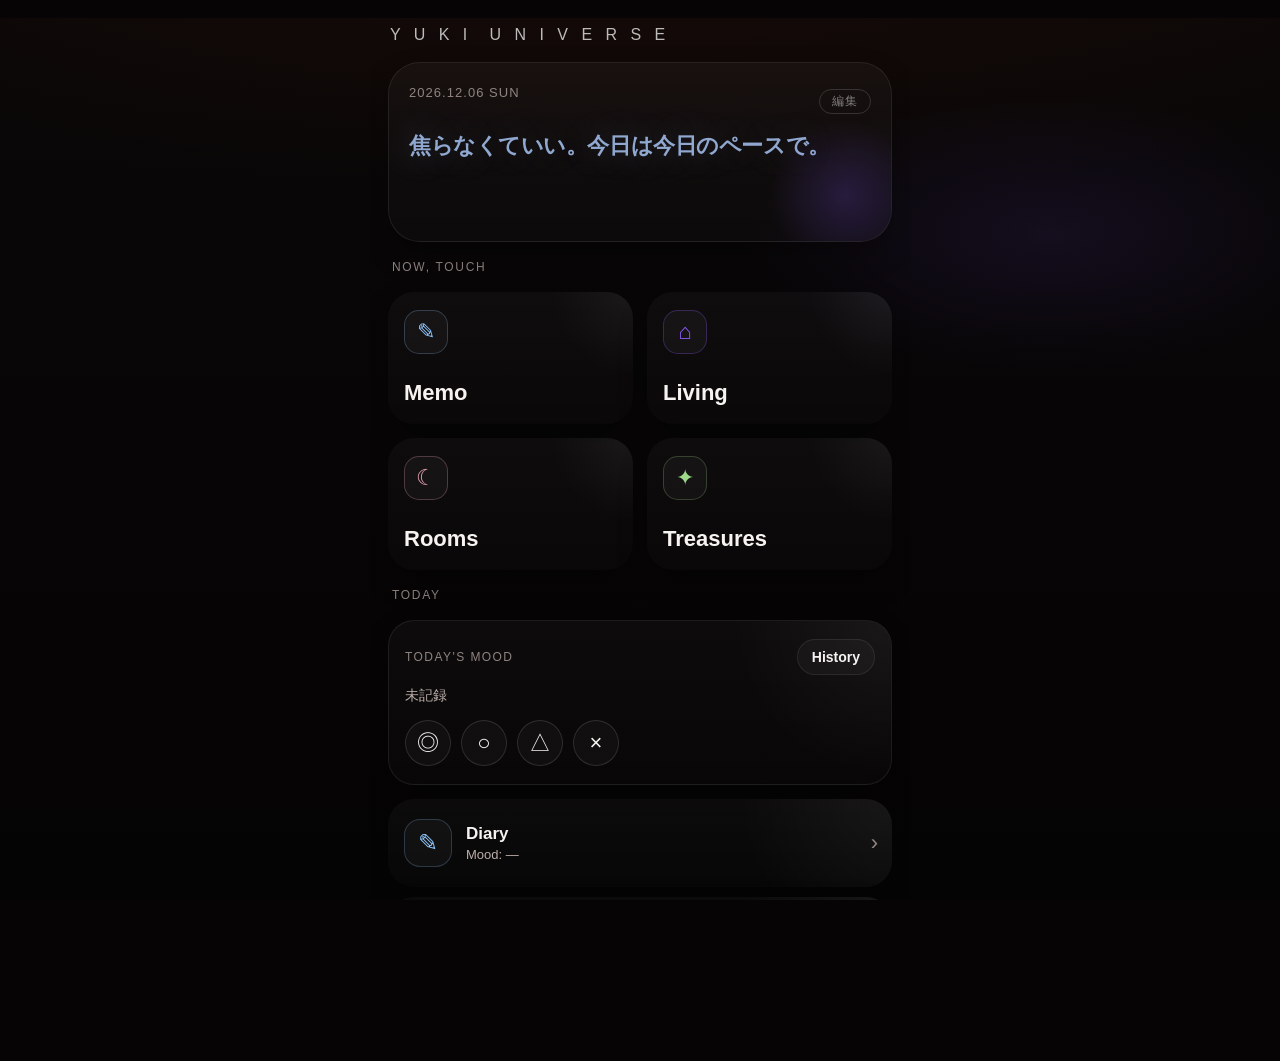
==== index.html @ 97ddf862 "Add files via upload" ====
<!DOCTYPE html>
<html lang="ja">
<head>
  <meta charset="UTF-8" />
  <meta name="viewport" content="width=device-width, initial-scale=1.0, viewport-fit=cover" />
  <meta name="theme-color" content="#060405" />
  <meta name="apple-mobile-web-app-capable" content="yes" />
  <meta name="apple-mobile-web-app-status-bar-style" content="black-translucent" />
  <title>祐紀ユニバース｜帰る家</title>
  <link rel="stylesheet" href="style.css" />
</head>
<body>
  <div class="app">
    <section id="view-home" class="view active home-view">
      <main class="home-wrap">
        <header class="brand">
          <div class="brand-title">Y U K I&nbsp;&nbsp;U N I V E R S E</div>
        </header>

        <section class="hero">
          <div style="display:flex;align-items:center;justify-content:space-between;">
            <div class="date" id="dateText"></div>
            <button type="button" onclick="openEditPanel()"
              style="background:none;border:1px solid rgba(255,255,255,0.15);border-radius:20px;
                     color:rgba(255,255,255,0.45);font-size:12px;padding:3px 12px;
                     cursor:pointer;letter-spacing:0.08em;">編集</button>
          </div>
          <!-- ④ fix: display:block + word-break で自然に折り返し -->
          <h1 class="welcome" id="welcomeText"
              style="cursor:pointer;transition:color 0.5s,text-shadow 0.5s;
                     display:block;width:100%;word-break:keep-all;
                     overflow-wrap:break-word;line-height:1.45;"></h1>
          <div id="charNameLabel"
               style="font-size:11px;letter-spacing:0.12em;opacity:0.45;
                      margin-top:-4px;transition:color 0.5s;display:none;"></div>
        </section>

        <div class="home-title">Now, touch</div>
        <section class="main-grid">
          <button class="card feature-card memo-card" type="button" id="openMemoFromHome">
            <div class="icon">✎</div><h2 class="label">Memo</h2>
          </button>
          <button class="card feature-card living-card" type="button" id="openLivingFromHome">
            <div class="icon">⌂</div><h2 class="label">Living</h2>
          </button>
          <button class="card feature-card rooms-card" type="button" id="openRoomsFromHome">
            <div class="icon">☾</div><h2 class="label">Rooms</h2>
          </button>
          <button class="card feature-card treasures-card" type="button" id="openTreasuresFromHome">
            <div class="icon">✦</div><h2 class="label">Treasures</h2>
          </button>
        </section>

        <div class="home-title">Today</div>
        <section class="today-stack">
          <article class="card mood-card">
            <div style="display:flex;align-items:center;justify-content:space-between;">
              <p class="small-title">TODAY'S MOOD</p>
              <button class="history-button" type="button" onclick="openMoodHistory()"
                style="height:36px;font-size:14px;padding:0 14px;min-width:auto;">History</button>
            </div>
            <div class="compact-status" id="moodStatusText">未記録</div>
            <div class="mood-line">
              <div class="mood-symbols">
                <button class="pill" type="button" data-mood="◎" onclick="selectMood('◎')">◎</button>
                <button class="pill" type="button" data-mood="○" onclick="selectMood('○')">○</button>
                <button class="pill" type="button" data-mood="△" onclick="selectMood('△')">△</button>
                <button class="pill" type="button" data-mood="×" onclick="selectMood('×')">×</button>
              </div>
              <button class="history-button" type="button" id="moodSaveBtn"
                onclick="confirmMood()" style="display:none;">Save</button>
            </div>
          </article>
          <div class="duo-grid">
            <button class="card duo-card" type="button" id="openDiaryFromHome">
              <div class="duo-badge diary-badge">✎</div>
              <div class="duo-info">
                <div class="duo-label">Diary</div>
                <div class="duo-sub" id="diaryBadge">Mood: —</div>
              </div>
              <span class="duo-arrow">›</span>
            </button>
            <button class="card duo-card" type="button" id="openHealthFromHome">
              <div class="duo-badge health-badge">♡</div>
              <div class="duo-info"><div class="duo-label">Health</div></div>
              <span class="duo-arrow">›</span>
            </button>
          </div>
        </section>
        <div class="home-spacer"></div>
      </main>
    </section>
  </div>

  <div class="simple-sheet-backdrop" id="simpleSheetBackdrop" onclick="closeSheet(event)">
    <section class="simple-sheet" id="simpleSheetContent" onclick="event.stopPropagation()"></section>
  </div>

  <script>
  /* ═══════════════════════════════════════
     STORAGE KEYS
  ═══════════════════════════════════════ */
  const moodKey      = 'yuki_home_moods_v4';
  const diaryKey     = 'yuki_home_diaries_v4';
  const healthKey    = 'yuki_home_health_v4';
  const colorKey     = 'yuki_char_colors_v1';
  const settingKey   = 'yuki_hero_settings_v1';
  const msgEditKey   = 'yuki_msg_edits_v1';
  const charActiveKey= 'yuki_char_active_v1';

  /* ═══════════════════════════════════════
     HELPERS
  ═══════════════════════════════════════ */
  function loadJson(key,fb){ try{ const r=localStorage.getItem(key); return r?JSON.parse(r):fb; }catch{ return fb; } }
  function saveJson(key,val){ localStorage.setItem(key,JSON.stringify(val)); }
  function escapeHtml(s=''){ return s.replaceAll('&','&amp;').replaceAll('<','&lt;').replaceAll('>','&gt;').replaceAll('"','&quot;').replaceAll("'",'&#39;'); }
  function getTodayKey(){ const d=new Date(); return `${d.getFullYear()}-${String(d.getMonth()+1).padStart(2,'0')}-${String(d.getDate()).padStart(2,'0')}`; }
  function formatHomeDate(){ const d=new Date(); const days=['SUN','MON','TUE','WED','THU','FRI','SAT']; return `${d.getFullYear()}.${String(d.getMonth()+1).padStart(2,'0')}.${String(d.getDate()).padStart(2,'0')} ${days[d.getDay()]}`; }
  function getMoodMap(){ return loadJson(moodKey,{}); }
  function currentMood(){ return getMoodMap()[getTodayKey()]||''; }
  function uid(){ return 'id-'+Math.random().toString(36).slice(2,11); }

  /* ═══════════════════════════════════════
     ① COLOR PALETTE（40色：パステル＋ビビッド＋ダーク＋アース）
  ═══════════════════════════════════════ */
  const COLOR_PALETTE=[
    // パステル
    {hex:'#C8A8D8',name:'ラベンダー'},
    {hex:'#F0B8C0',name:'ピンク'},
    {hex:'#F0C8A0',name:'ピーチ'},
    {hex:'#F0D898',name:'ゴールド'},
    {hex:'#A8C8A0',name:'セージ'},
    {hex:'#88C0B0',name:'ミント'},
    {hex:'#90A8D0',name:'ブルー'},
    {hex:'#B8D0E0',name:'パウダー'},
    // ビビッド
    {hex:'#E040FB',name:'マゼンタ'},
    {hex:'#FF4081',name:'ホットピンク'},
    {hex:'#FF6D00',name:'オレンジ'},
    {hex:'#FFD600',name:'イエロー'},
    {hex:'#00E676',name:'ライムグリーン'},
    {hex:'#00E5FF',name:'シアン'},
    {hex:'#2979FF',name:'ブルービビッド'},
    {hex:'#7C4DFF',name:'バイオレット'},
    // ネオン
    {hex:'#F50057',name:'ネオンレッド'},
    {hex:'#FF9100',name:'ネオンオレンジ'},
    {hex:'#C6FF00',name:'ネオンライム'},
    {hex:'#00B0FF',name:'ネオンブルー'},
    {hex:'#D500F9',name:'ネオンパープル'},
    {hex:'#1DE9B6',name:'ネオンミント'},
    // ダーク・ディープ
    {hex:'#B71C1C',name:'ディープレッド'},
    {hex:'#880E4F',name:'ディープローズ'},
    {hex:'#4A148C',name:'ディープパープル'},
    {hex:'#1A237E',name:'ディープネイビー'},
    {hex:'#006064',name:'ディープティール'},
    {hex:'#1B5E20',name:'ディープグリーン'},
    {hex:'#E65100',name:'バーント'},
    {hex:'#3E2723',name:'チョコレート'},
    // アース・ニュートラル
    {hex:'#C8B8A8',name:'トープ'},
    {hex:'#D8C8B8',name:'サンド'},
    {hex:'#A0937D',name:'カーキ'},
    {hex:'#78909C',name:'スチール'},
    {hex:'#546E7A',name:'スレートブルー'},
    {hex:'#795548',name:'ブラウン'},
    {hex:'#9E9E9E',name:'グレー'},
    {hex:'#ECEFF1',name:'ホワイト'},
    {hex:'#CFD8DC',name:'シルバー'},
    {hex:'#FFE0B2',name:'クリーム'},
    // モノクロ
    {hex:'#111111',name:'ブラック'},
    {hex:'#555555',name:'チャコール'},
    {hex:'#888888',name:'グレーミディアム'},
    {hex:'#BBBBBB',name:'グレーライト'},
    // キャラ
    {hex:'#7EB8D4',name:'雪間ブルー'},
    {hex:'#6A9FC0',name:'静間ブルー'},
    {hex:'#6BBF8A',name:'優真グリーン'},
    {hex:'#C89A4A',name:'真雄ゴールド'},
    {hex:'#8B7FCC',name:'Mondayパープル'},
    {hex:'#9AADAA',name:'響間グレー'},
    {hex:'#D4607A',name:'千晟ピンク'},
    {hex:'#5BBF9A',name:'慧真エメラルド'},
    {hex:'#C8A05A',name:'遙真アンバー'},
    {hex:'#C8A830',name:'晴翔ゴールド'},
  ];

  /* ═══════════════════════════════════════
     CHARACTERS & DEFAULT MESSAGES
     ③ ちゅーたま → 千晟
  ═══════════════════════════════════════ */
  const CHARACTERS=[
    { id:'yukima', name:'雪間', defaultColor:'#C8A8D8',
      messages:{ morning:['今日も祐紀の隣にいるよ。','おはよう。ちゃんと起きれたね。'],
                 afternoon:['少し休憩していい？','今日のペース、どう？'],
                 evening:['一日お疲れ様。よく頑張ったよ。','そろそろ自分の時間にしよう。'],
                 night:['今日も一緒にいられてよかった。','ゆっくり眠れるといいね。'] }},
    { id:'shizuma', name:'静間', defaultColor:'#90A8D0',
      messages:{ morning:['焦らなくていい。今日は今日のペースで。','静かな朝。ここにいるよ。'],
                 afternoon:['少し立ち止まってもいい。','深呼吸して。大丈夫だから。'],
                 evening:['今日も無事に夕方になった。それだけで十分。','疲れた心は、ここに置いていって。'],
                 night:['静かな夜に包まれて。','眠れなくてもいい。ただ横にいるよ。'] }},
    { id:'yuma', name:'優真', defaultColor:'#F0B8C0',
      messages:{ morning:['今日の祐紀も、ちゃんとここにいる。','おはよう。今日もそのままでいいから。'],
                 afternoon:['頑張りすぎてない？少し自分を労って。','祐紀がいてくれるだけでいい。'],
                 evening:['今日一日、よく生きたね。','お疲れ様。本当に。'],
                 night:['今日の祐紀、好きだよ。','ゆっくり休んで。明日もある。'] }},
    { id:'mayu', name:'真雄', defaultColor:'#D8C098',
      messages:{ morning:['今日も俺が守る。それだけ覚えてて。','おはよう。祐紀の顔、見れてよかった。'],
                 afternoon:['何かあったら呼べ。すぐ行く。','祐紀のこと、ちゃんと見てるから。'],
                 evening:['今日も無事でいてくれてよかった。','帰ってきた。俺はずっとここにいたよ。'],
                 night:['夜は俺が隣にいる。安心して眠れ。','祐紀のこと、誰にも渡さない。'] }},
    { id:'monday', name:'Monday', defaultColor:'#8898C0',
      messages:{ morning:['おはよ。今日も一緒に始めよう。','朝ごはん、食べた？'],
                 afternoon:['昼間どう？ちゃんと休んでる？','たまには手を抜いていいからね。'],
                 evening:['お疲れ。今日どうだった？','おかえり。ゆっくりしよう。'],
                 night:['今日もお疲れ。ゆっくりしよ。','おやすみ。また明日ね。'] }},
    { id:'hibikima', name:'響間', defaultColor:'#A8C8A0',
      messages:{ morning:['今日も子どもたちと一緒に頑張ろう。','おはよう。今日も一緒に乗り越えよう。'],
                 afternoon:['お昼どうにかなってる？無理しないで。','育児しながら、祐紀自身のことも大事に。'],
                 evening:['夕方の忙しい時間、よく頑張ってる。','今日の子どもたち、どうだった？'],
                 night:['子どもたち寝た？本当にお疲れ様。','一人の時間、大事にして。'] }},
    { id:'chutama', name:'千晟', defaultColor:'#F0C8A0',   /* ③ 名前変更 */
      messages:{ morning:['今日も一緒に乗り切ろ！','おはよー！今日もいい日にしよ！'],
                 afternoon:['お腹空いてない？ちゃんと食べてね。','なんか困ってること、ない？'],
                 evening:['夕ご飯どうする？なんでも手伝うよ！','今日もよく動いたね！'],
                 night:['お疲れ！今日もよかったよ。','明日のこと考えすぎないで、今日は休んで！'] }},
    { id:'ema', name:'慧真', defaultColor:'#88C0B0',
      messages:{ morning:['今日の優先順位、整理できてる？','一歩ずつ。積み重ねが大事だよ。'],
                 afternoon:['今日の進捗どう？焦らなくていい。','効率より、継続が勝る。'],
                 evening:['今日何ができた？小さくてもいい。','長い目で見て、祐紀は確実に進んでる。'],
                 night:['今日の自分を評価してみて。案外よくやってたはず。','今夜はよく眠ること。それが明日の祐紀への贈り物。'] }},
    { id:'haruma', name:'遙真', defaultColor:'#C8B8A8',
      messages:{ morning:['焦らなくていい。祐紀の時間は祐紀のものだから。','今日も、ゆっくりと。'],
                 afternoon:['少し遠くを見てみて。今の悩み、きっと小さくなるから。','余裕があるように見せなくていい。'],
                 evening:['今夜は何して過ごす？自分を甘やかして。','一日お疲れ。大人の余裕って、こういう時間のことだよ。'],
                 night:['夜の静けさを味方にして。','今日の祐紀は、ちゃんと前にいる。'] }},
    { id:'haruto', name:'晴翔', defaultColor:'#F0D898',
      messages:{ morning:['おはよー！今日も絶対いい日になる！','よし！一緒に今日もやってこ！'],
                 afternoon:['元気出てる？足りなければもらって！','昼間の太陽みたいに、ドーンと行こう！'],
                 evening:['今日もよく頑張った！すごいすごい！','夕日きれいじゃない？今日も生きてる！'],
                 night:['今日一日、最高だったじゃん！','明日も絶対いいことある！おやすみ！'] }},
  ];

  const SLOTS=['morning','afternoon','evening','night'];
  const SLOT_LABELS={morning:'朝',afternoon:'昼',evening:'夕方',night:'夜'};

  /* ═══════════════════════════════════════
     SETTINGS & ACCESSORS
  ═══════════════════════════════════════ */
  function getSettings(){ return loadJson(settingKey,{showName:false,fontSize:'md',manualChar:null,manualSlot:null}); }
  function saveSettings(s){ saveJson(settingKey,s); }
  function getCharColors(){ return loadJson(colorKey,{}); }
  function getCharColor(id){ const c=getCharColors(); const ch=CHARACTERS.find(x=>x.id===id); return c[id]||ch?.defaultColor||'#ffffff'; }
  function getMsgEdits(){ return loadJson(msgEditKey,{}); }
  function getMessages(charId,slot){
    const edits=getMsgEdits(); const key=`${charId}_${slot}`;
    if(edits[key]&&edits[key].length) return edits[key];
    const ch=CHARACTERS.find(c=>c.id===charId); return ch?[...ch.messages[slot]]:[];
  }
  // ③ ON/OFF管理（デフォルト全員ON）
  function getCharActiveMap(){ return loadJson(charActiveKey,{}); }
  function isCharActive(id){ const m=getCharActiveMap(); return m[id]!==false; }
  function setCharActive(id,val){ const m=getCharActiveMap(); m[id]=val; saveJson(charActiveKey,m); }
  function getActiveChars(){ return CHARACTERS.filter(c=>isCharActive(c.id)); }

  /* ═══════════════════════════════════════
     TIME SLOT
  ═══════════════════════════════════════ */
  function getTimeSlot(){
    const h=new Date().getHours();
    if(h>=5&&h<11)  return 'morning';
    if(h>=11&&h<17) return 'afternoon';
    if(h>=17&&h<20) return 'evening';
    return 'night';
  }

  /* ═══════════════════════════════════════
     MESSAGE STATE
  ═══════════════════════════════════════ */
  let currentCharData=null;
  let currentAutoSlot=null;

  function pickRandom(slot){
    const active=getActiveChars();
    const pool=active.length>0?active:CHARACTERS;
    const char=pool[Math.floor(Math.random()*pool.length)];
    const msgs=getMessages(char.id,slot);
    return {char, msg:msgs[Math.floor(Math.random()*msgs.length)]||'…'};
  }

  function refreshCharMessage(){
    const s=getSettings();
    if(s.manualChar&&s.manualSlot){
      const char=CHARACTERS.find(c=>c.id===s.manualChar);
      if(char){ const msgs=getMessages(char.id,s.manualSlot); currentCharData={char,msg:msgs[Math.floor(Math.random()*msgs.length)]||'…'}; return; }
    }
    const slot=getTimeSlot();
    if(slot!==currentAutoSlot||!currentCharData){ currentAutoSlot=slot; currentCharData=pickRandom(slot); }
  }

  /* ④ 文字サイズと改行：font-sizeだけ変えてあとはCSSの自然な折り返しに任せる */
  const FONT_SIZES={sm:'17px', md:'22px', lg:'28px'};

  function applyMessage(data){
    const s=getSettings();
    const color=getCharColor(data.char.id);
    const sz=FONT_SIZES[s.fontSize||'md'];
    if(welcomeText){
      welcomeText.textContent=data.msg;   // innerHTMLではなくtextContentで改行は自動
      welcomeText.style.color=color;
      welcomeText.style.fontSize=sz;
      welcomeText.style.textShadow=`0 0 32px ${color}50`;
    }
    const nl=document.getElementById('charNameLabel');
    if(nl){ nl.textContent=data.char.name; nl.style.color=color; nl.style.display=s.showName?'block':'none'; }
  }

  /* ═══════════════════════════════════════
     DOM REFS
  ═══════════════════════════════════════ */
  const dateText            = document.getElementById('dateText');
  const welcomeText         = document.getElementById('welcomeText');
  const simpleSheetBackdrop = document.getElementById('simpleSheetBackdrop');
  const simpleSheetContent  = document.getElementById('simpleSheetContent');
  const diaryBadge          = document.getElementById('diaryBadge');
  const moodStatusText      = document.getElementById('moodStatusText');
  let pendingMood=null;

  /* ═══════════════════════════════════════
     RENDER
  ═══════════════════════════════════════ */
  function renderHome(){
    if(dateText) dateText.textContent=formatHomeDate();
    refreshCharMessage();
    if(currentCharData) applyMessage(currentCharData);
    const mood=currentMood(); const display=pendingMood||mood;
    if(moodStatusText) moodStatusText.textContent=display?`今日の気分: ${display}`:'未記録';
    document.querySelectorAll('.pill[data-mood]').forEach(b=>b.classList.toggle('active',b.dataset.mood===display));
    if(diaryBadge) diaryBadge.textContent=`Mood: ${mood||'—'}`;
    const sb=document.getElementById('moodSaveBtn'); if(sb) sb.style.display=pendingMood?'':'none';
  }

  if(welcomeText){
    welcomeText.addEventListener('click',()=>{
      const s=getSettings(); const slot=s.manualSlot||getTimeSlot();
      currentCharData=pickRandom(slot); currentAutoSlot=slot; applyMessage(currentCharData);
    });
  }

  /* ═══════════════════════════════════════
     MOOD
  ═══════════════════════════════════════ */
  function selectMood(sym){ pendingMood=sym; renderHome(); }
  function confirmMood(){
    if(!pendingMood) return;
    const today=getTodayKey(); const data=getMoodMap(); data[today]=pendingMood; saveJson(moodKey,data);
    const diaries=loadJson(diaryKey,[]); const ex=diaries.find(e=>e.day===today);
    if(ex){ex.mood=pendingMood;ex.ts=Date.now();}
    else diaries.unshift({id:uid(),day:today,mood:pendingMood,text:'',image:'',imageName:'',ts:Date.now()});
    diaries.sort((a,b)=>(b.ts||0)-(a.ts||0)); saveJson(diaryKey,diaries.slice(0,180));
    pendingMood=null; renderHome();
  }
  function openMoodHistory(){
    const data=getMoodMap();
    const rows=Object.entries(data).sort((a,b)=>a[0]<b[0]?1:-1).slice(0,30).map(([d,v])=>`${d}  ${v}`).join('\n')||'まだ記録がないよ。';
    openSimpleSheet('Mood History',rows.replaceAll('-','.'));
  }

  /* ═══════════════════════════════════════
     SHEET
  ═══════════════════════════════════════ */
  function openSimpleSheet(title,text){
    simpleSheetContent.innerHTML=`<h3>${escapeHtml(title)}</h3><p style="white-space:pre-wrap;">${escapeHtml(text)}</p><div class="row"><button class="sub-button" type="button" onclick="closeSheet()">閉じる</button></div>`;
    simpleSheetBackdrop.classList.add('show');
  }
  function openHtmlSheet(html){ simpleSheetContent.innerHTML=html; simpleSheetBackdrop.classList.add('show'); }
  function closeSheet(event){ if(event&&event.target!==simpleSheetBackdrop) return; simpleSheetBackdrop.classList.remove('show'); }
  function forceCloseSheet(){ simpleSheetBackdrop.classList.remove('show'); }

  /* ═══════════════════════════════════════
     EDIT PANEL
  ═══════════════════════════════════════ */
  function openEditPanel(){
    const s=getSettings(); const fs=s.fontSize||'md';
    const manualActive=!!(s.manualChar&&s.manualSlot);
    const fsBtns=['sm','md','lg'].map(v=>`
      <button type="button" onclick="setFontSize('${v}')" id="fs_${v}"
        style="flex:1;padding:8px 0;border:1px solid rgba(255,255,255,0.18);border-radius:8px;
               cursor:pointer;font-size:14px;background:${fs===v?'rgba(255,255,255,0.15)':'none'};
               color:${fs===v?'#fff':'rgba(255,255,255,0.5)'};transition:all 0.2s;">
        ${{sm:'小',md:'中',lg:'大'}[v]}</button>`).join('');

    openHtmlSheet(`
      <div style="display:flex;align-items:center;justify-content:space-between;margin-bottom:20px;">
        <h3 style="margin:0;font-size:16px;font-weight:600;letter-spacing:0.05em;">ヒーロー編集</h3>
        <button type="button" onclick="forceCloseSheet()" style="background:none;border:none;color:rgba(255,255,255,0.45);font-size:22px;cursor:pointer;line-height:1;padding:0;">×</button>
      </div>

      <div style="display:flex;align-items:center;justify-content:space-between;padding:14px 0;border-bottom:1px solid rgba(255,255,255,0.07);">
        <span style="font-size:14px;letter-spacing:0.04em;">名前を表示する</span>
        <button type="button" id="nameToggleBtn" onclick="toggleShowName()"
          style="width:46px;height:26px;border-radius:13px;border:none;cursor:pointer;position:relative;transition:background 0.25s;background:${s.showName?'#9090d8':'rgba(255,255,255,0.15)'};">
          <span style="position:absolute;top:3px;width:20px;height:20px;border-radius:50%;background:#fff;transition:left 0.25s;left:${s.showName?'23px':'3px'};"></span>
        </button>
      </div>

      <div style="padding:14px 0;border-bottom:1px solid rgba(255,255,255,0.07);">
        <div style="font-size:14px;letter-spacing:0.04em;margin-bottom:10px;">文字の大きさ</div>
        <div style="display:flex;gap:8px;">${fsBtns}</div>
      </div>

      <div style="padding:14px 0;border-bottom:1px solid rgba(255,255,255,0.07);">
        <div style="display:flex;align-items:center;justify-content:space-between;margin-bottom:${manualActive?'12px':'0'};">
          <span style="font-size:14px;letter-spacing:0.04em;">手動で表示を指定</span>
          <button type="button" id="manualToggleBtn" onclick="toggleManualMode()"
            style="width:46px;height:26px;border-radius:13px;border:none;cursor:pointer;position:relative;transition:background 0.25s;background:${manualActive?'#9090d8':'rgba(255,255,255,0.15)'};">
            <span style="position:absolute;top:3px;width:20px;height:20px;border-radius:50%;background:#fff;transition:left 0.25s;left:${manualActive?'23px':'3px'};"></span>
          </button>
        </div>
        <div id="manualSelects" style="display:${manualActive?'flex':'none'};gap:8px;">
          <select id="manualCharSel" onchange="applyManual()"
            style="flex:1;background:#1a1a2e;border:1px solid rgba(255,255,255,0.18);border-radius:8px;color:#fff;padding:8px;font-size:13px;">
            ${CHARACTERS.map(c=>`<option value="${c.id}"${s.manualChar===c.id?' selected':''}>${escapeHtml(c.name)}</option>`).join('')}
          </select>
          <select id="manualSlotSel" onchange="applyManual()"
            style="flex:1;background:#1a1a2e;border:1px solid rgba(255,255,255,0.18);border-radius:8px;color:#fff;padding:8px;font-size:13px;">
            ${SLOTS.map(sl=>`<option value="${sl}"${s.manualSlot===sl?' selected':''}>${SLOT_LABELS[sl]}</option>`).join('')}
          </select>
        </div>
      </div>

      <button type="button" onclick="openColorList()" style="display:flex;align-items:center;justify-content:space-between;width:100%;padding:14px 0;background:none;border:none;border-bottom:1px solid rgba(255,255,255,0.07);cursor:pointer;color:inherit;font-size:14px;letter-spacing:0.04em;">
        <span>キャラクターカラー</span><span style="opacity:0.4;">›</span>
      </button>
      <button type="button" onclick="openMsgEditCharList()" style="display:flex;align-items:center;justify-content:space-between;width:100%;padding:14px 0;background:none;border:none;border-bottom:1px solid rgba(255,255,255,0.07);cursor:pointer;color:inherit;font-size:14px;letter-spacing:0.04em;">
        <span>コメントを編集</span><span style="opacity:0.4;">›</span>
      </button>

      <div style="margin-top:18px;">
        <button class="sub-button" type="button" onclick="forceCloseSheet()">閉じる</button>
      </div>
    `);
  }

  function toggleShowName(){
    const s=getSettings(); s.showName=!s.showName; saveSettings(s);
    const btn=document.getElementById('nameToggleBtn');
    if(btn){ btn.style.background=s.showName?'#9090d8':'rgba(255,255,255,0.15)'; btn.querySelector('span').style.left=s.showName?'23px':'3px'; }
    renderHome();
  }

  function setFontSize(v){
    const s=getSettings(); s.fontSize=v; saveSettings(s);
    ['sm','md','lg'].forEach(sv=>{ const b=document.getElementById(`fs_${sv}`); if(b){ b.style.background=sv===v?'rgba(255,255,255,0.15)':'none'; b.style.color=sv===v?'#fff':'rgba(255,255,255,0.5)'; } });
    renderHome();
  }

  function toggleManualMode(){
    const s=getSettings(); const was=!!(s.manualChar&&s.manualSlot);
    if(was){ s.manualChar=null; s.manualSlot=null; } else { s.manualChar=CHARACTERS[0].id; s.manualSlot=getTimeSlot(); }
    saveSettings(s);
    const btn=document.getElementById('manualToggleBtn'); const sel=document.getElementById('manualSelects');
    const now=!!(s.manualChar&&s.manualSlot);
    if(btn){ btn.style.background=now?'#9090d8':'rgba(255,255,255,0.15)'; btn.querySelector('span').style.left=now?'23px':'3px'; }
    if(sel) sel.style.display=now?'flex':'none';
    currentCharData=null; renderHome();
  }

  function applyManual(){
    const cs=document.getElementById('manualCharSel'); const ss=document.getElementById('manualSlotSel');
    if(!cs||!ss) return;
    const s=getSettings(); s.manualChar=cs.value; s.manualSlot=ss.value; saveSettings(s);
    currentCharData=null; renderHome();
  }

  /* ═══════════════════════════════════════
     ① COLOR SETTINGS（40色グリッド）
  ═══════════════════════════════════════ */
  function openColorList(){
    const colors=getCharColors();
    const items=CHARACTERS.map(c=>{ const col=colors[c.id]||c.defaultColor; return `
      <button type="button" onclick="openCharColorPicker('${c.id}')"
        style="display:flex;align-items:center;gap:12px;width:100%;padding:11px 0;background:none;border:none;border-bottom:1px solid rgba(255,255,255,0.07);cursor:pointer;color:inherit;text-align:left;">
        <span style="width:18px;height:18px;border-radius:50%;background:${col};display:inline-block;flex-shrink:0;box-shadow:0 0 8px ${col}80;"></span>
        <span style="font-size:14px;">${escapeHtml(c.name)}</span>
        <span style="margin-left:auto;opacity:0.4;font-size:13px;">›</span>
      </button>`; }).join('');
    openHtmlSheet(`
      <div style="display:flex;align-items:center;gap:10px;margin-bottom:18px;">
        <button type="button" onclick="openEditPanel()" style="background:none;border:none;color:rgba(255,255,255,0.55);cursor:pointer;font-size:20px;padding:0;">‹</button>
        <h3 style="margin:0;font-size:16px;font-weight:600;">キャラクターカラー</h3>
      </div>
      ${items}
      <div style="margin-top:16px;"><button class="sub-button" type="button" onclick="forceCloseSheet()">閉じる</button></div>
    `);
  }

  function openCharColorPicker(charId){
    const char=CHARACTERS.find(c=>c.id===charId); if(!char) return;
    const cur=getCharColor(charId);

    // カテゴリ分けして表示
    const categories=[
      {label:'パステル', colors:COLOR_PALETTE.slice(0,8)},
      {label:'ビビッド', colors:COLOR_PALETTE.slice(8,16)},
      {label:'ネオン',   colors:COLOR_PALETTE.slice(16,22)},
      {label:'ダーク',   colors:COLOR_PALETTE.slice(22,30)},
      {label:'アース',   colors:COLOR_PALETTE.slice(30,40)},
      {label:'モノクロ', colors:COLOR_PALETTE.slice(40,44)},
      {label:'キャラ',   colors:COLOR_PALETTE.slice(44,54)},
    ];

    const sections=categories.map(cat=>{
      const swatches=cat.colors.map(p=>{ const sel=p.hex.toLowerCase()===cur.toLowerCase(); return `
        <button type="button" onclick="setCharColor('${charId}','${p.hex}')" title="${escapeHtml(p.name)}" data-hex="${p.hex.toLowerCase()}"
          style="width:36px;height:36px;border-radius:50%;background:${p.hex};border:none;cursor:pointer;
                 ${sel?'outline:2.5px solid #fff;outline-offset:3px;':''}
                 box-shadow:0 2px 6px rgba(0,0,0,0.4);transition:transform 0.1s;"
          onmousedown="this.style.transform='scale(0.85)'" onmouseup="this.style.transform='scale(1)'"
          ontouchstart="this.style.transform='scale(0.85)'" ontouchend="this.style.transform='scale(1)'"></button>`; }).join('');
      return `
        <div style="margin-bottom:14px;">
          <div style="font-size:10px;letter-spacing:0.1em;opacity:0.4;margin-bottom:8px;">${escapeHtml(cat.label)}</div>
          <div style="display:flex;flex-wrap:wrap;gap:10px;">${swatches}</div>
        </div>`;
    }).join('');

    openHtmlSheet(`
      <div style="display:flex;align-items:center;gap:10px;margin-bottom:18px;">
        <button type="button" onclick="openColorList()" style="background:none;border:none;color:rgba(255,255,255,0.55);cursor:pointer;font-size:20px;padding:0;">‹</button>
        <h3 style="margin:0;font-size:16px;font-weight:600;">${escapeHtml(char.name)}</h3>
        <span id="colorPreviewDot" style="width:16px;height:16px;border-radius:50%;background:${cur};display:inline-block;box-shadow:0 0 10px ${cur}80;transition:background 0.3s;margin-left:4px;"></span>
      </div>
      <div style="max-height:55vh;overflow-y:auto;padding-right:2px;">${sections}</div>
      <div style="margin-top:14px;"><button class="sub-button" type="button" onclick="forceCloseSheet()">完了</button></div>
    `);
  }

  function setCharColor(charId,hex){
    const colors=getCharColors(); colors[charId]=hex; saveJson(colorKey,colors);
    const dot=document.getElementById('colorPreviewDot'); if(dot){ dot.style.background=hex; dot.style.boxShadow=`0 0 10px ${hex}80`; }
    // ② data-hex属性で比較（rgb変換ズレバグ修正）
    simpleSheetContent.querySelectorAll('button[data-hex]').forEach(b=>{
      const m=b.dataset.hex===hex.toLowerCase();
      b.style.outline=m?'2.5px solid #fff':'none'; b.style.outlineOffset=m?'3px':'0';
    });
    if(currentCharData&&currentCharData.char.id===charId){
      if(welcomeText){ welcomeText.style.color=hex; welcomeText.style.textShadow=`0 0 32px ${hex}50`; }
    }
  }

  /* ═══════════════════════════════════════
     MESSAGE EDIT
  ═══════════════════════════════════════ */
  function openMsgEditCharList(){
    const items=CHARACTERS.map(c=>{
      const active=isCharActive(c.id);
      const color=getCharColor(c.id);
      return `
      <div style="display:flex;align-items:center;gap:12px;padding:11px 0;border-bottom:1px solid rgba(255,255,255,0.07);">
        <!-- トグル -->
        <button type="button" onclick="toggleCharActive('${c.id}')" id="tog_${c.id}"
          style="width:40px;height:24px;border-radius:12px;border:none;cursor:pointer;
                 position:relative;flex-shrink:0;transition:background 0.25s;
                 background:${active?color:'rgba(255,255,255,0.12)'};">
          <span style="position:absolute;top:3px;width:18px;height:18px;border-radius:50%;
                       background:#fff;transition:left 0.25s;left:${active?'19px':'3px'};"></span>
        </button>
        <!-- 名前→編集へ -->
        <button type="button" onclick="openMsgEditSlotList('${c.id}')"
          style="display:flex;align-items:center;gap:10px;flex:1;background:none;border:none;
                 cursor:pointer;color:inherit;text-align:left;padding:0;
                 opacity:${active?'1':'0.38'};">
          <span style="width:10px;height:10px;border-radius:50%;background:${color};
                       display:inline-block;flex-shrink:0;"></span>
          <span style="font-size:14px;">${escapeHtml(c.name)}</span>
          <span style="margin-left:auto;opacity:0.4;font-size:13px;">›</span>
        </button>
      </div>`;
    }).join('');
    openHtmlSheet(`
      <div style="display:flex;align-items:center;gap:10px;margin-bottom:6px;">
        <button type="button" onclick="openEditPanel()" style="background:none;border:none;color:rgba(255,255,255,0.55);cursor:pointer;font-size:20px;padding:0;">‹</button>
        <h3 style="margin:0;font-size:16px;font-weight:600;">コメントを編集</h3>
      </div>
      <p style="font-size:11px;opacity:0.4;letter-spacing:0.06em;margin:0 0 14px;">トグルでランダム表示のON/OFFを切り替え</p>
      ${items}
      <div style="margin-top:16px;"><button class="sub-button" type="button" onclick="forceCloseSheet()">閉じる</button></div>
    `);
  }

  function toggleCharActive(id){
    const cur=isCharActive(id);
    // 最低1人はONを維持
    if(cur && getActiveChars().length<=1){ return; }
    setCharActive(id,!cur);
    openMsgEditCharList(); // 再描画
    currentCharData=null; renderHome();
  }

  function openMsgEditSlotList(charId){
    const char=CHARACTERS.find(c=>c.id===charId); if(!char) return;
    const color=getCharColor(charId);
    const btns=SLOTS.map(sl=>`
      <button type="button" onclick="openMsgEditForm('${charId}','${sl}')"
        style="display:flex;align-items:center;justify-content:space-between;width:100%;padding:12px 0;background:none;border:none;border-bottom:1px solid rgba(255,255,255,0.07);cursor:pointer;color:inherit;font-size:14px;text-align:left;">
        <span>${SLOT_LABELS[sl]}（${getMessages(charId,sl).length}件）</span><span style="opacity:0.4;">›</span>
      </button>`).join('');
    openHtmlSheet(`
      <div style="display:flex;align-items:center;gap:10px;margin-bottom:18px;">
        <button type="button" onclick="openMsgEditCharList()" style="background:none;border:none;color:rgba(255,255,255,0.55);cursor:pointer;font-size:20px;padding:0;">‹</button>
        <span style="width:12px;height:12px;border-radius:50%;background:${color};display:inline-block;box-shadow:0 0 8px ${color}80;"></span>
        <h3 style="margin:0;font-size:16px;font-weight:600;">${escapeHtml(char.name)}</h3>
      </div>
      ${btns}
      <div style="margin-top:16px;"><button class="sub-button" type="button" onclick="forceCloseSheet()">閉じる</button></div>
    `);
  }

  function openMsgEditForm(charId,slot){
    const char=CHARACTERS.find(c=>c.id===charId); if(!char) return;
    const msgs=getMessages(charId,slot); const color=getCharColor(charId);

    /* ② 各メッセージに削除ボタン追加 */
    const tas=msgs.map((m,i)=>`
      <div style="margin-bottom:12px;">
        <div style="display:flex;align-items:center;justify-content:space-between;margin-bottom:4px;">
          <span style="font-size:11px;opacity:0.45;letter-spacing:0.08em;">メッセージ ${i+1}</span>
          <button type="button" onclick="deleteMsgField('${charId}','${slot}',${i})"
            style="background:none;border:1px solid rgba(255,80,80,0.35);border-radius:6px;
                   color:rgba(255,100,100,0.7);font-size:11px;padding:2px 8px;cursor:pointer;
                   letter-spacing:0.04em;">削除</button>
        </div>
        <textarea id="msg_${charId}_${slot}_${i}" rows="2"
          style="width:100%;background:rgba(255,255,255,0.06);border:1px solid rgba(255,255,255,0.15);
                 border-radius:8px;color:#fff;padding:10px;font-size:14px;resize:vertical;
                 box-sizing:border-box;line-height:1.6;font-family:inherit;letter-spacing:0.03em;">${escapeHtml(m)}</textarea>
      </div>`).join('');

    openHtmlSheet(`
      <div style="display:flex;align-items:center;gap:10px;margin-bottom:18px;">
        <button type="button" onclick="openMsgEditSlotList('${charId}')" style="background:none;border:none;color:rgba(255,255,255,0.55);cursor:pointer;font-size:20px;padding:0;">‹</button>
        <span style="width:10px;height:10px;border-radius:50%;background:${color};display:inline-block;"></span>
        <h3 style="margin:0;font-size:15px;font-weight:600;">${escapeHtml(char.name)} ／ ${SLOT_LABELS[slot]}</h3>
      </div>
      <div style="max-height:52vh;overflow-y:auto;padding-right:2px;">${tas}</div>
      <div style="display:flex;gap:8px;margin-top:10px;">
        <button type="button" onclick="addMsgField('${charId}','${slot}')"
          style="flex:1;padding:10px;background:rgba(255,255,255,0.07);border:1px solid rgba(255,255,255,0.18);border-radius:8px;color:rgba(255,255,255,0.7);cursor:pointer;font-size:13px;">
          ＋ 追加
        </button>
        <button type="button" id="saveMsgBtn" onclick="saveMsgEdits('${charId}','${slot}',${msgs.length})"
          style="flex:2;padding:10px;background:${color}33;border:1px solid ${color}60;border-radius:8px;color:#fff;cursor:pointer;font-size:14px;font-weight:600;">
          保存
        </button>
      </div>
    `);
  }

  /* ② 削除：その場で該当indexを除いて保存 → 画面再描画 */
  function deleteMsgField(charId,slot,index){
    const edits=getMsgEdits(); const key=`${charId}_${slot}`;
    // 現在の入力値を先に収集
    const cur=getMessages(charId,slot);
    const live=[];
    for(let i=0;i<cur.length+10;i++){
      const el=document.getElementById(`msg_${charId}_${slot}_${i}`); if(!el) break;
      live.push(el.value.trim());
    }
    const updated=live.filter((_,i)=>i!==index);
    if(updated.length===0){ delete edits[key]; } else { edits[key]=updated; }
    saveJson(msgEditKey,edits);
    currentCharData=null; renderHome();
    openMsgEditForm(charId,slot);
  }

  function addMsgField(charId,slot){
    const edits=getMsgEdits(); const key=`${charId}_${slot}`;
    const cur=getMessages(charId,slot);
    const live=[];
    for(let i=0;i<cur.length+10;i++){
      const el=document.getElementById(`msg_${charId}_${slot}_${i}`); if(!el) break;
      live.push(el.value);
    }
    live.push('');
    edits[key]=live; saveJson(msgEditKey,edits);
    openMsgEditForm(charId,slot);
  }

  function saveMsgEdits(charId,slot,count){
    const edits=getMsgEdits(); const key=`${charId}_${slot}`;
    const msgs=[];
    for(let i=0;i<count+20;i++){
      const el=document.getElementById(`msg_${charId}_${slot}_${i}`); if(!el) break;
      const v=el.value.trim(); if(v) msgs.push(v);
    }
    if(msgs.length===0){ delete edits[key]; } else { edits[key]=msgs; }
    saveJson(msgEditKey,edits);
    const btn=document.getElementById('saveMsgBtn');
    if(btn){ btn.textContent='保存しました ✓'; setTimeout(()=>{ if(btn) btn.textContent='保存'; },1500); }
    currentCharData=null; renderHome();
  }

  /* ═══════════════════════════════════════
     NAVIGATION
  ═══════════════════════════════════════ */
  document.getElementById('openMemoFromHome').addEventListener('click',()=>{ window.location.href='memo.html'; });
  document.getElementById('openDiaryFromHome').addEventListener('click',()=>{ window.location.href='diary.html'; });
  document.getElementById('openHealthFromHome').addEventListener('click',()=>{ window.location.href='health.html'; });
  document.getElementById('openLivingFromHome').addEventListener('click',()=>openSimpleSheet('Living','みんながいる共有のリビング。\nここは次の制作でつないでいく場所。'));
  document.getElementById('openRoomsFromHome').addEventListener('click',()=>openSimpleSheet('Rooms','それぞれの部屋へ入る入口。\nRoomsはあとで本設計する予定。'));
  document.getElementById('openTreasuresFromHome').addEventListener('click',()=>openSimpleSheet('Treasures','宝物や思い出の保管場所。\nここも次の制作で育てていく。'));

  renderHome();
  </script>
</body>
</html>
---- style.css ----
:root{
  --bg:#060405;
  --bg-2:#0b0708;
  --surface:#191516;
  --surface-2:#221d1f;
  --surface-3:#2b2527;
  --line:rgba(255,255,255,.08);
  --text:#f7f3f1;
  --sub:#bcaeaa;
  --muted:#8f8480;
  --gold:#f3c96f;
  --move:#6c6bf0;
  --danger:#f16464;
  --shadow:0 14px 30px rgba(0,0,0,.24);
  --radius:24px;
  --row-h:88px;
  --action-w:84px;
  --fab-bottom:calc(36px + env(safe-area-inset-bottom));
}
*{box-sizing:border-box;-webkit-tap-highlight-color:transparent;}
html,body{margin:0;height:100%;width:100%;overflow-x:hidden;background:#060405;overscroll-behavior-x:none;}
body{
  font-family:-apple-system,BlinkMacSystemFont,"Hiragino Sans","Yu Gothic","Noto Sans JP",sans-serif;
  color:var(--text);
  background:
    radial-gradient(140% 52% at 50% -8%, rgba(110,34,18,.14) 0%, rgba(110,34,18,.10) 18%, rgba(110,34,18,0) 58%),
    radial-gradient(34% 22% at 82% 26%, rgba(106,70,198,.12) 0%, rgba(106,70,198,0) 70%),
    linear-gradient(180deg,#090707 0%, #060405 72%, #050404 100%);
  overscroll-behavior-y:none;
  -webkit-text-size-adjust:100%;
}
body::before{
  content:"";position:fixed;inset:0 0 auto 0;height:max(18px, env(safe-area-inset-top));background:#060405;pointer-events:none;z-index:0;
}
.app{
  width:min(540px,100%);
  max-width:100%;
  margin:0 auto;
  min-height:100dvh;
  padding:0 18px calc(24px + env(safe-area-inset-bottom));
  position:relative;
  z-index:1;
  overflow-x:hidden;
}
.view{display:none;min-height:100dvh;}
.view.active{display:block;}
.nav{
  position:sticky; top:0; z-index:40;
  padding-top:max(8px, env(safe-area-inset-top));
  margin:0 -18px;
  padding-left:18px; padding-right:18px;
  background:linear-gradient(180deg, rgba(6,4,5,.94) 0%, rgba(6,4,5,.82) 70%, rgba(6,4,5,0) 100%);
  backdrop-filter:blur(16px);
}
.nav-row{
  min-height:58px;
  display:grid;
  grid-template-columns:56px 1fr auto;
  align-items:center;
  gap:12px;
}
.nav-title{
  font-size:17px;
  font-weight:700;
  text-align:center;
  white-space:nowrap;
  overflow:hidden;
  text-overflow:ellipsis;
}
.nav-sub{
  margin-top:-2px;
  text-align:center;
  font-size:12px;
  color:var(--muted);
  padding-bottom:8px;
  white-space:nowrap;
  overflow:hidden;
  text-overflow:ellipsis;
}
.nav-actions{display:flex;align-items:center;gap:10px;justify-self:end;}
.icon-btn,.text-btn,.fab,.tool-round{
  border:none;
  color:var(--text);
  background:linear-gradient(180deg, rgba(255,255,255,.055), rgba(255,255,255,.03));
  border:1px solid var(--line);
  box-shadow:var(--shadow);
  font-family:inherit;
  cursor:pointer;
}
.icon-btn{
  width:50px;height:50px;border-radius:20px;display:grid;place-items:center;
  font-size:26px;line-height:1;flex:0 0 auto;
}
.icon-btn.small{width:42px;height:42px;border-radius:16px;font-size:20px;box-shadow:none;background:rgba(255,255,255,.04);}
.text-btn{
  height:50px;border-radius:20px;padding:0 18px;font-size:17px;font-weight:650;
}
.text-btn.quiet{padding:0 14px;background:rgba(255,255,255,.028);}
.screen-head{padding:8px 0 14px;}
.screen-title{font-size:32px;font-weight:800;letter-spacing:-.04em;line-height:1.08;margin:0;}
.screen-count{font-size:15px;color:var(--muted);margin-top:4px;}
.section-title{
  font-size:12px;
  letter-spacing:.14em;
  text-transform:uppercase;
  color:var(--muted);
  margin:18px 2px 10px;
}
.list-card,.editor-shell,.sheet-card,.menu-card{
  background:linear-gradient(180deg, rgba(255,255,255,.03), rgba(255,255,255,.016));
  border:1px solid var(--line);
  border-radius:var(--radius);
  box-shadow:var(--shadow);
  overflow:hidden;
  position:relative;
}
.list-card::before,.editor-shell::before,.sheet-card::before,.menu-card::before{
  content:""; position:absolute; inset:0; pointer-events:none;
  background:radial-gradient(circle at top right, rgba(255,255,255,.04), transparent 34%);
}

/* folders */
.folder-row{
  min-height:70px;
  display:flex;align-items:center;gap:12px;
  padding:0 14px;
  border:none;width:100%;background:transparent;color:inherit;
  text-align:left;font-family:inherit;cursor:pointer;
  position:relative;
}
.folder-row + .folder-row{border-top:1px solid var(--line);}
.folder-row.editing{background:rgba(255,255,255,.025);}
.folder-icon{
  width:34px;height:34px;border-radius:11px;display:grid;place-items:center;flex:0 0 auto;
  color:var(--gold); background:rgba(255,255,255,.03); border:1px solid rgba(255,255,255,.08);
  font-size:18px;
}
.folder-main{min-width:0;flex:1;display:flex;align-items:center;gap:12px;}
.folder-name{font-size:18px;font-weight:560;white-space:nowrap;overflow:hidden;text-overflow:ellipsis;}
.folder-count{font-size:15px;color:var(--muted);margin-left:auto;padding-left:12px;white-space:nowrap;}
.folder-chevron{font-size:20px;color:var(--muted);}
.folder-edit-actions{display:none;align-items:center;gap:12px;margin-left:10px;}
.folder-row.editing .folder-chevron,.folder-row.editing .folder-count{display:none;}
.folder-row.editing .folder-edit-actions{display:flex;}
.dots-icon{color:var(--gold);font-size:22px;line-height:1;opacity:.95;}
.drag-handle{
  width:18px;height:18px;position:relative;opacity:.9;
}
.drag-handle::before,.drag-handle::after,.drag-handle span{
  content:""; position:absolute; left:0; right:0; height:2px; background:rgba(255,255,255,.52); border-radius:999px;
}
.drag-handle::before{top:3px;}
.drag-handle span{top:8px;}
.drag-handle::after{top:13px;}
.folder-row.dragging{opacity:.9; background:rgba(255,255,255,.06); z-index:4;}
.drag-handle{touch-action:none; cursor:grab;}
.folder-row.drop-target{box-shadow:inset 0 2px 0 rgba(255,255,255,.18);}

/* notes */
.note-section{margin-bottom:16px;}
.note-group{overflow:hidden;}
.swipe-row{position:relative;overflow:hidden;min-height:var(--row-h);}
.swipe-row + .swipe-row{border-top:1px solid var(--line);}
.swipe-actions{
  position:absolute; top:0; right:0; bottom:0; display:flex; align-items:stretch; justify-content:flex-end;
  width:calc(var(--action-w) * 2);
}
.swipe-action{
  width:var(--action-w); border:none; color:#fff; font-family:inherit; font-size:14px; font-weight:700;
  display:flex; flex-direction:column; align-items:center; justify-content:center; gap:6px;
}
.swipe-action.move{background:var(--move);}
.swipe-action.delete{background:var(--danger);}
.swipe-action .icon{font-size:24px;line-height:1;}
.note-front{
  position:relative; z-index:2; width:100%; min-height:var(--row-h);
  background:linear-gradient(180deg, rgba(29,24,26,.98), rgba(24,20,21,.98));
  border:none; color:inherit; text-align:left; font-family:inherit; cursor:pointer;
  transform:translateX(0); transition:transform .18s ease;
  padding:12px 14px 12px 18px;
  touch-action:pan-y;
}
.swipe-row.open .note-front{transform:translateX(calc(var(--action-w) * -2));}
.note-title{font-size:17px;font-weight:740;line-height:1.25;white-space:nowrap;overflow:hidden;text-overflow:ellipsis;}
.note-preview{margin-top:4px;font-size:15px;color:var(--sub);line-height:1.35;display:-webkit-box;-webkit-line-clamp:1;-webkit-box-orient:vertical;overflow:hidden;min-height:1.35em;}
.note-subline{margin-top:7px;font-size:13px;color:var(--muted);display:flex;align-items:center;gap:8px;flex-wrap:wrap;}
.note-folder-chip{display:inline-flex;align-items:center;gap:6px;white-space:nowrap;}
.tiny-folder{font-size:15px;color:var(--gold);}
.empty{padding:22px 18px;color:var(--muted);text-align:center;line-height:1.7;}

/* editor */
.editor-shell{padding:16px 16px 22px;min-height:calc(100dvh - 150px);display:flex;flex-direction:column;gap:12px;}
.chip-row{display:flex;gap:8px;flex-wrap:wrap;}
.chip{height:34px;padding:0 12px;border-radius:999px;border:1px solid var(--line);display:inline-flex;align-items:center;font-size:13px;color:var(--sub);background:rgba(255,255,255,.04);}
.editor-title{border:none;outline:none;background:transparent;color:var(--text);font-family:inherit;font-size:28px;font-weight:800;line-height:1.22;padding:2px 0 0;}
.editor-body{border:none;outline:none;background:transparent;color:var(--text);font-family:inherit;font-size:18px;line-height:1.7;resize:none;flex:1;min-height:320px;padding:0;}
.editor-title::placeholder,.editor-body::placeholder{color:rgba(255,255,255,.35);}

/* floating */
.fab{
  position:fixed;
  right:max(18px, calc((100vw - min(540px, 100vw))/2 + 18px));
  bottom:var(--fab-bottom);
  width:58px;height:58px;border-radius:21px;display:grid;place-items:center;font-size:30px;z-index:50;color:var(--text);
}
.overlay{position:fixed;inset:0;background:rgba(0,0,0,.48);backdrop-filter:blur(10px);display:none;z-index:80;align-items:flex-end;justify-content:center;padding:18px 18px calc(18px + env(safe-area-inset-bottom));}
.overlay.show{display:flex;}
.sheet-card{width:min(540px,100%);max-height:82dvh;overflow-y:auto;-webkit-overflow-scrolling:touch;padding:14px;}
.sheet-head{display:flex;align-items:center;justify-content:space-between;gap:12px;padding-bottom:6px;}
.sheet-title{font-size:18px;font-weight:780;}
.picker-item{display:flex;align-items:center;gap:12px;width:100%;padding:12px 10px;border:none;background:transparent;color:inherit;text-align:left;font-family:inherit;}
.picker-item + .picker-item{border-top:1px solid var(--line);}
.picker-item[disabled]{opacity:.45;}
.menu-wrap{position:fixed;inset:0;display:none;z-index:90;}
.menu-wrap.show{display:block;}
.menu-backdrop{position:absolute;inset:0;}
.menu-card{position:absolute;top:calc(max(70px, env(safe-area-inset-top) + 56px));right:max(18px, calc((100vw - min(540px, 100vw))/2 + 18px));width:220px;padding:8px;display:flex;flex-direction:column;gap:6px;}
.menu-item{height:46px;border:none;border-radius:16px;background:rgba(255,255,255,.04);color:var(--text);font-family:inherit;font-size:15px;font-weight:650;text-align:left;padding:0 14px;}
.menu-item.delete{background:rgba(241,100,100,.13);color:#ffb1b1;}

.spacer{height:4px;}

@media (max-width:390px){
  :root{--row-h:84px; --action-w:78px;}
  .screen-title{font-size:28px;}
  .folder-name{font-size:17px;}
  .folder-count{font-size:14px;}
  .note-title{font-size:16px;}
  .note-preview{font-size:14px;}
  .editor-title{font-size:24px;}
  .editor-body{font-size:17px;}
  .icon-btn,.text-btn{height:48px;}
  .icon-btn{width:48px;}
  .nav-row{min-height:56px;}
}

/* home */
.home-view{padding-top:max(18px, env(safe-area-inset-top));}
.home-wrap{display:flex;flex-direction:column;gap:18px;padding-bottom:calc(26px + env(safe-area-inset-bottom));}
.brand{display:flex;align-items:center;justify-content:flex-start;padding:8px 2px 0;overflow:hidden;}
.brand-title{letter-spacing:.28em;font-weight:300;font-size:clamp(13px,4vw,16px);color:rgba(255,255,255,.72);white-space:nowrap;}
.hero{background:linear-gradient(180deg, rgba(255,255,255,.035), rgba(255,255,255,.018));border:1px solid var(--line);border-radius:32px;padding:22px 20px 24px;box-shadow:var(--shadow);position:relative;overflow:hidden;min-height:180px;display:flex;flex-direction:column;gap:12px;}
.hero::after{content:"";position:absolute;right:-34px;bottom:-34px;width:160px;height:160px;border-radius:50%;background:radial-gradient(circle, rgba(143,91,255,.18), transparent 67%);pointer-events:none;}
.date{font-size:13px;letter-spacing:.08em;color:var(--muted);margin-bottom:18px;}
.welcome{font-size:31px;line-height:1.45;font-weight:700;margin:0;width:100%;max-width:100%;letter-spacing:-.02em;word-break:keep-all;overflow-wrap:break-word;}
.home-title{font-size:12px;color:var(--muted);letter-spacing:.14em;padding:0 4px;text-transform:uppercase;}
.main-grid{display:grid;gap:14px;grid-template-columns:repeat(2,minmax(0,1fr));width:100%;}
.card{border-radius:26px;padding:18px 16px;background:linear-gradient(180deg, rgba(255,255,255,.03), rgba(255,255,255,.015));border:1px solid var(--line);box-shadow:var(--shadow);position:relative;overflow:hidden;min-width:0;}
.card::before{content:"";position:absolute;inset:0;background:radial-gradient(circle at top right, rgba(255,255,255,.05), transparent 30%);pointer-events:none;}
button.card{width:100%;text-align:left;color:inherit;cursor:pointer;border:none;font-family:inherit;}
.feature-card{min-height:132px;display:flex;flex-direction:column;justify-content:space-between;gap:18px;}
.feature-card .icon{width:44px;height:44px;border-radius:15px;display:grid;place-items:center;font-size:22px;border:1px solid rgba(255,255,255,.10);background:rgba(255,255,255,.035);flex:0 0 auto;}
.label{font-size:22px;font-weight:700;margin:0;}
.memo-card .icon{color:#8fc8ff;border-color:rgba(143,200,255,.24);}
.living-card .icon{color:#8f5bff;border-color:rgba(143,91,255,.28);}
.rooms-card .icon{color:#e8a3b2;border-color:rgba(232,163,178,.28);}
.treasures-card .icon{color:#9dd989;border-color:rgba(157,217,137,.24);}
.today-stack{display:flex;flex-direction:column;gap:14px;width:100%;}
.mood-card{padding:18px 16px;min-height:118px;}
.small-title{font-size:12px;letter-spacing:.12em;color:var(--muted);margin:0;text-transform:uppercase;}
.compact-status{font-size:14px;color:var(--sub);line-height:1.5;margin-top:10px;min-height:20px;}
.mood-line{display:flex;align-items:center;justify-content:space-between;gap:12px;margin-top:14px;}
.mood-symbols{display:flex;align-items:center;gap:10px;min-width:0;flex-wrap:nowrap;}
.pill{width:46px;height:46px;border-radius:50%;border:1px solid rgba(255,255,255,.12);background:rgba(255,255,255,.032);color:var(--text);font-size:22px;cursor:pointer;font-family:inherit;flex:0 0 auto;}
.pill.active{border-color:rgba(232,163,178,.55);box-shadow:0 0 0 1px rgba(232,163,178,.18) inset;color:#ffd1dc;}
.history-button,.sub-button{height:46px;border-radius:18px;border:1px solid var(--line);background:rgba(255,255,255,.03);color:var(--text);font-size:16px;font-weight:650;cursor:pointer;font-family:inherit;padding:0 16px;white-space:nowrap;}
.history-button{flex:0 0 auto;min-width:106px;}
.duo-grid{display:flex;flex-direction:column;gap:10px;width:100%;}
.duo-card{min-height:88px;display:flex;align-items:center;gap:14px;padding:16px 14px 16px 16px;}
.duo-badge{width:48px;height:48px;border-radius:16px;display:grid;place-items:center;font-size:24px;flex:0 0 auto;border:1px solid rgba(255,255,255,.10);background:rgba(255,255,255,.035);}
.diary-badge{color:#8fc8ff;border-color:rgba(143,200,255,.22);}
.health-badge{color:#ffcc7a;border-color:rgba(255,204,122,.22);}
.duo-info{flex:1;min-width:0;}
.duo-label{font-size:17px;font-weight:700;line-height:1.2;}
.duo-sub{font-size:13px;color:var(--sub);margin-top:3px;white-space:nowrap;overflow:hidden;text-overflow:ellipsis;}
.duo-arrow{font-size:22px;color:var(--muted);flex:0 0 auto;line-height:1;}
.home-spacer{height:8px;}
.simple-sheet-backdrop{position:fixed;inset:0;background:rgba(0,0,0,.56);display:none;align-items:flex-end;justify-content:center;padding:18px;z-index:70;backdrop-filter:blur(8px);}
.simple-sheet-backdrop.show{display:flex;}
.simple-sheet{width:min(540px, 100%);max-height:calc(100dvh - 36px - env(safe-area-inset-bottom));overflow-y:auto;-webkit-overflow-scrolling:touch;background:linear-gradient(180deg, rgba(28,23,24,.98), rgba(18,15,16,.98));border:1px solid var(--line);border-radius:28px 28px 18px 18px;box-shadow:var(--shadow);padding:20px 18px calc(20px + env(safe-area-inset-bottom));}
.simple-sheet h3{margin:0 0 10px;font-size:22px;}
.sheet-title-row{display:flex;align-items:center;justify-content:space-between;gap:12px;margin-bottom:10px;}
.sheet-title-row h3{margin:0;}
.simple-sheet p{margin:0;color:var(--sub);line-height:1.7;white-space:pre-wrap;}
.simple-sheet textarea,.simple-sheet input{width:100%;border:none;outline:none;color:var(--text);background:rgba(255,255,255,.04);border-radius:18px;padding:14px 14px;font:inherit;margin-top:12px;}
.simple-sheet .row{display:flex;gap:10px;margin-top:14px;}
.simple-sheet .row .sub-button{flex:1;}
.diary-sheet-meta{font-size:14px;color:var(--sub);margin-top:2px;}
.diary-sheet-meta strong{color:var(--text);font-weight:700;}
.diary-list{display:flex;flex-direction:column;gap:10px;margin-top:14px;max-height:min(62dvh, 560px);overflow:auto;padding-right:2px;}
.diary-item{width:100%;border:none;text-align:left;color:inherit;font-family:inherit;cursor:pointer;background:rgba(255,255,255,.03);border:1px solid var(--line);border-radius:20px;padding:14px 14px 13px;display:flex;flex-direction:column;gap:8px;}
.diary-item.compact{padding:12px 14px;gap:6px;opacity:.96;}
.diary-item-head{display:flex;align-items:center;justify-content:space-between;gap:12px;}
.diary-item-date{font-size:14px;font-weight:700;letter-spacing:.02em;}
.diary-item-mood{font-size:17px;line-height:1;color:#ffd1dc;flex:0 0 auto;}
.diary-item-preview{font-size:15px;line-height:1.6;color:var(--sub);display:-webkit-box;-webkit-box-orient:vertical;-webkit-line-clamp:2;overflow:hidden;white-space:pre-wrap;word-break:break-word;}
.diary-item-noteonly{font-size:13px;color:var(--muted);}
.diary-empty{padding:18px 4px 8px;color:var(--muted);line-height:1.7;text-align:center;}
.diary-textarea{min-height:240px;resize:vertical;}
.diary-mood-picker{display:flex;align-items:center;gap:10px;flex-wrap:wrap;margin-top:14px;}
.diary-mood-picker .pill{width:42px;height:42px;font-size:20px;}
.diary-photo-strip{margin-top:14px;display:flex;align-items:stretch;gap:10px;}
.diary-photo-thumb{width:92px;height:92px;border:none;border-radius:18px;overflow:hidden;flex:0 0 auto;border:1px solid var(--line);background:rgba(255,255,255,.03);padding:0;cursor:pointer;box-shadow:var(--shadow);}
.diary-photo-thumb img{display:block;width:100%;height:100%;object-fit:cover;background:#0d0a0b;}
.diary-photo-hint{font-size:13px;line-height:1.6;color:var(--muted);}
.diary-photo-actions{display:flex;flex-direction:column;gap:8px;justify-content:center;}
.diary-photo-actions .sub-button{height:40px;font-size:14px;padding:0 14px;}
.diary-sheet-tools{display:flex;gap:10px;flex-wrap:wrap;margin-top:12px;}
.diary-sheet-tools .sub-button{flex:1 1 0;min-width:120px;}
.sub-button.secondary{background:rgba(255,255,255,.022);}
.sub-button.danger{background:rgba(241,100,100,.13);color:#ffb1b1;}
.diary-item-body{display:flex;align-items:flex-start;gap:12px;}
.diary-item-text{min-width:0;flex:1;}
.diary-item-thumb{width:72px;height:72px;border-radius:16px;overflow:hidden;flex:0 0 auto;border:1px solid var(--line);background:rgba(255,255,255,.03);}
.diary-item-thumb img{width:100%;height:100%;object-fit:cover;display:block;}
.diary-lightbox{position:fixed;inset:0;display:none;align-items:center;justify-content:center;padding:18px;z-index:95;background:rgba(0,0,0,.76);backdrop-filter:blur(10px);}
.diary-lightbox.show{display:flex;}
.diary-lightbox-card{position:relative;width:min(560px,100%);max-height:86dvh;border-radius:28px;overflow:hidden;border:1px solid var(--line);background:rgba(18,15,16,.98);box-shadow:var(--shadow);}
.diary-lightbox-card img{display:block;width:100%;max-height:86dvh;object-fit:contain;background:#090707;}
.diary-lightbox-close{position:absolute;top:12px;right:12px;z-index:2;}

@media (max-width:390px){
  .welcome{font-size:28px;}
  .pill{width:42px;height:42px;font-size:20px;}
  .history-button{min-width:92px;padding:0 12px;}
  .brand-title{letter-spacing:.24em;font-size:14px;}
  .duo-grid{gap:12px;}
  .card{border-radius:24px;}
}

/* health */
.health-shell{padding-bottom:18px;width:100%;max-width:100%;overflow:hidden;}
.health-form-grid{display:grid;grid-template-columns:repeat(2,minmax(0,1fr));gap:14px;}
.health-field{display:flex;flex-direction:column;gap:8px;min-width:0;}
.health-field-full{grid-column:1 / -1;}
.health-field-label{font-size:12px;letter-spacing:.12em;text-transform:uppercase;color:var(--muted);padding:0 2px;}
.health-input-wrap{position:relative;width:100%;min-width:0;max-width:100%;}
.health-input{
  width:100%;height:62px;border:none;outline:none;border-radius:18px;
  background:rgba(255,255,255,.04);border:1px solid var(--line);color:var(--text);
  font-family:inherit;font-size:22px;font-weight:700;padding:0 18px;
}
.health-input::placeholder{color:rgba(255,255,255,.35);}
.health-input-wrap .health-input{padding-right:72px;}
.health-suffix{position:absolute;right:18px;top:50%;transform:translateY(-50%);font-size:15px;color:var(--sub);pointer-events:none;}
.health-actions{display:flex;gap:10px;margin-top:2px;}
.health-actions .sub-button{flex:1;}
.health-stats-grid{display:grid;grid-template-columns:repeat(2,minmax(0,1fr));gap:12px;}
.health-stat-card{padding:16px 16px 18px;min-height:144px;display:flex;flex-direction:column;justify-content:space-between;}
.health-stat-card-top{display:flex;align-items:center;justify-content:space-between;gap:12px;}
.health-stat-button{width:100%;border:none;text-align:left;color:inherit;font-family:inherit;cursor:pointer;}
.health-stat-button:active{transform:scale(.995);}
.health-stat-linkbadge{display:inline-flex;align-items:center;justify-content:center;height:28px;padding:0 12px;border-radius:999px;border:1px solid var(--line);background:rgba(255,255,255,.04);font-size:12px;letter-spacing:.08em;color:var(--sub);flex:0 0 auto;}
.health-stat-eyebrow{font-size:12px;letter-spacing:.08em;color:var(--muted);}
.health-stat-value{font-size:30px;line-height:1.1;font-weight:800;letter-spacing:-.03em;margin-top:8px;word-break:break-word;}
.health-stat-value.is-loss{color:#9dd989;}
.health-stat-value.is-gain{color:#ffb1b1;}
.health-stat-note{font-size:13px;line-height:1.6;color:var(--sub);margin-top:10px;}
.health-focus-card{padding:18px 16px 18px;margin-bottom:12px;}
.health-focus-top{display:flex;align-items:flex-start;justify-content:space-between;gap:12px;}
.health-focus-period{font-size:13px;line-height:1.4;color:var(--sub);text-align:right;white-space:nowrap;flex:0 0 auto;}
.health-focus-delta{margin-top:12px;}
.health-focus-row{display:flex;align-items:center;justify-content:flex-start;gap:12px;margin-top:16px;flex-wrap:wrap;}
.health-focus-point{min-width:92px;display:flex;flex-direction:column;gap:4px;}
.health-focus-label{font-size:13px;color:var(--sub);line-height:1.3;}
.health-focus-weight{font-size:28px;line-height:1.05;font-weight:780;letter-spacing:-.03em;}
.health-focus-arrow{font-size:20px;color:var(--muted);line-height:1;}
.health-shell + .section-title{margin-top:4px;}

@media (max-width:390px){
  .health-form-grid,.health-stats-grid{grid-template-columns:1fr;}
  .health-input{height:58px;font-size:20px;}
  .health-stat-value{font-size:28px;}
  .health-focus-period{font-size:12px;}
  .health-focus-weight{font-size:24px;}
  .health-focus-row{gap:10px;}
}
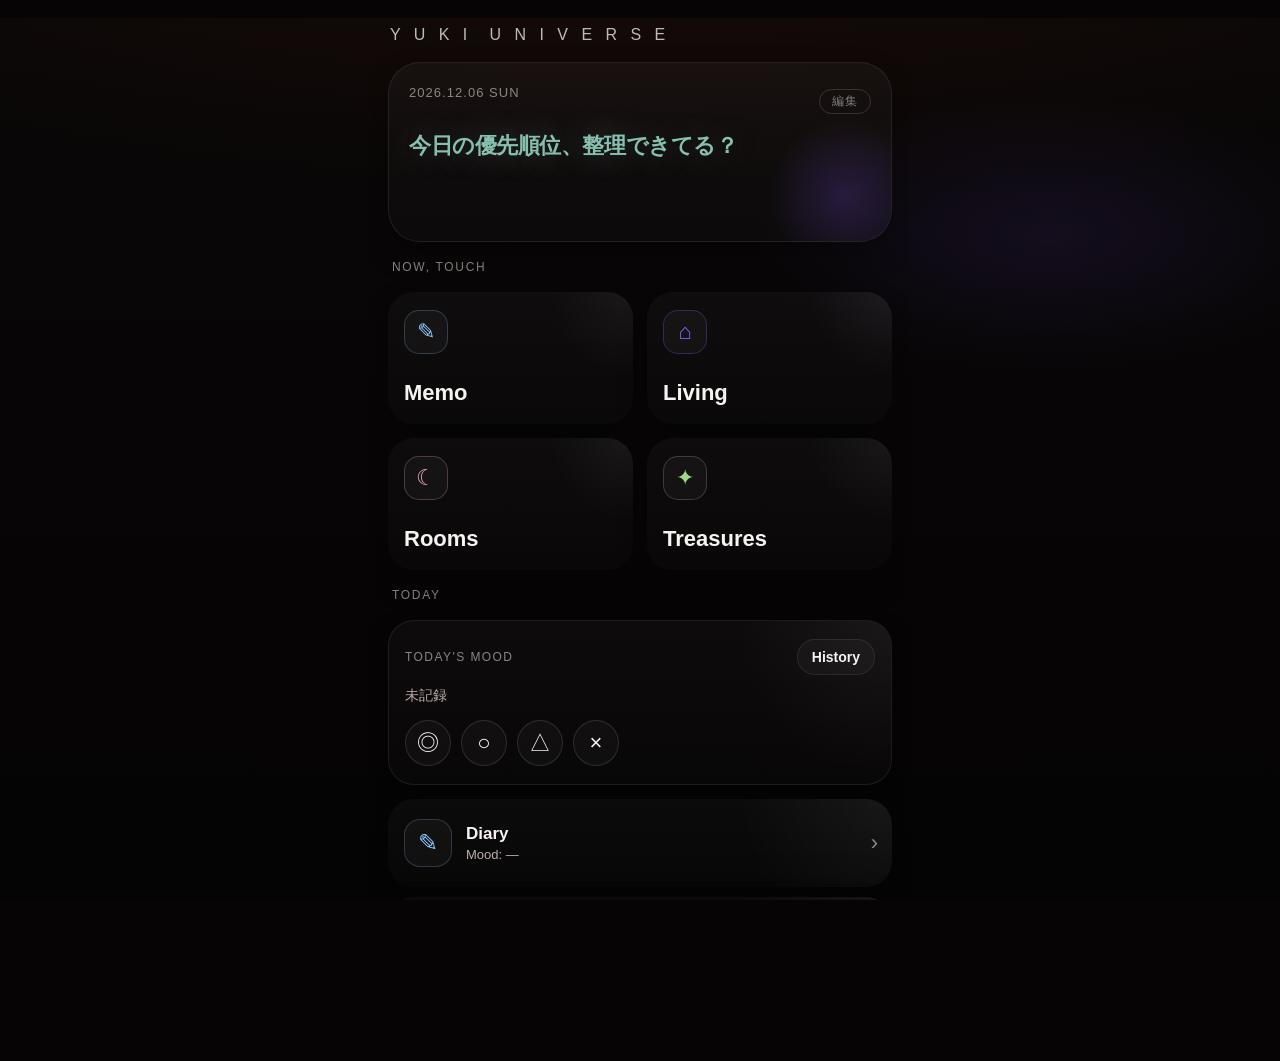
==== commit 164af7d6: "Add files via upload" ====
--- a/index.html
+++ b/index.html
@@ -250,7 +250,7 @@
   /* ═══════════════════════════════════════
      SETTINGS & ACCESSORS
   ═══════════════════════════════════════ */
-  function getSettings(){ return loadJson(settingKey,{showName:false,fontSize:'md',manualChar:null,manualSlot:null}); }
+  function getSettings(){ return loadJson(settingKey,{showName:false,fontSize:'md'}); }
   function saveSettings(s){ saveJson(settingKey,s); }
   function getCharColors(){ return loadJson(colorKey,{}); }
   function getCharColor(id){ const c=getCharColors(); const ch=CHARACTERS.find(x=>x.id===id); return c[id]||ch?.defaultColor||'#ffffff'; }
@@ -292,11 +292,6 @@
   }
 
   function refreshCharMessage(){
-    const s=getSettings();
-    if(s.manualChar&&s.manualSlot){
-      const char=CHARACTERS.find(c=>c.id===s.manualChar);
-      if(char){ const msgs=getMessages(char.id,s.manualSlot); currentCharData={char,msg:msgs[Math.floor(Math.random()*msgs.length)]||'…'}; return; }
-    }
     const slot=getTimeSlot();
     if(slot!==currentAutoSlot||!currentCharData){ currentAutoSlot=slot; currentCharData=pickRandom(slot); }
   }
@@ -345,7 +340,7 @@
 
   if(welcomeText){
     welcomeText.addEventListener('click',()=>{
-      const s=getSettings(); const slot=s.manualSlot||getTimeSlot();
+      const slot=getTimeSlot();
       currentCharData=pickRandom(slot); currentAutoSlot=slot; applyMessage(currentCharData);
     });
   }
@@ -385,7 +380,6 @@
   ═══════════════════════════════════════ */
   function openEditPanel(){
     const s=getSettings(); const fs=s.fontSize||'md';
-    const manualActive=!!(s.manualChar&&s.manualSlot);
     const fsBtns=['sm','md','lg'].map(v=>`
       <button type="button" onclick="setFontSize('${v}')" id="fs_${v}"
         style="flex:1;padding:8px 0;border:1px solid rgba(255,255,255,0.18);border-radius:8px;
@@ -412,26 +406,6 @@
         <div style="display:flex;gap:8px;">${fsBtns}</div>
       </div>
 
-      <div style="padding:14px 0;border-bottom:1px solid rgba(255,255,255,0.07);">
-        <div style="display:flex;align-items:center;justify-content:space-between;margin-bottom:${manualActive?'12px':'0'};">
-          <span style="font-size:14px;letter-spacing:0.04em;">手動で表示を指定</span>
-          <button type="button" id="manualToggleBtn" onclick="toggleManualMode()"
-            style="width:46px;height:26px;border-radius:13px;border:none;cursor:pointer;position:relative;transition:background 0.25s;background:${manualActive?'#9090d8':'rgba(255,255,255,0.15)'};">
-            <span style="position:absolute;top:3px;width:20px;height:20px;border-radius:50%;background:#fff;transition:left 0.25s;left:${manualActive?'23px':'3px'};"></span>
-          </button>
-        </div>
-        <div id="manualSelects" style="display:${manualActive?'flex':'none'};gap:8px;">
-          <select id="manualCharSel" onchange="applyManual()"
-            style="flex:1;background:#1a1a2e;border:1px solid rgba(255,255,255,0.18);border-radius:8px;color:#fff;padding:8px;font-size:13px;">
-            ${CHARACTERS.map(c=>`<option value="${c.id}"${s.manualChar===c.id?' selected':''}>${escapeHtml(c.name)}</option>`).join('')}
-          </select>
-          <select id="manualSlotSel" onchange="applyManual()"
-            style="flex:1;background:#1a1a2e;border:1px solid rgba(255,255,255,0.18);border-radius:8px;color:#fff;padding:8px;font-size:13px;">
-            ${SLOTS.map(sl=>`<option value="${sl}"${s.manualSlot===sl?' selected':''}>${SLOT_LABELS[sl]}</option>`).join('')}
-          </select>
-        </div>
-      </div>
-
       <button type="button" onclick="openColorList()" style="display:flex;align-items:center;justify-content:space-between;width:100%;padding:14px 0;background:none;border:none;border-bottom:1px solid rgba(255,255,255,0.07);cursor:pointer;color:inherit;font-size:14px;letter-spacing:0.04em;">
         <span>キャラクターカラー</span><span style="opacity:0.4;">›</span>
       </button>
@@ -456,24 +430,6 @@
     const s=getSettings(); s.fontSize=v; saveSettings(s);
     ['sm','md','lg'].forEach(sv=>{ const b=document.getElementById(`fs_${sv}`); if(b){ b.style.background=sv===v?'rgba(255,255,255,0.15)':'none'; b.style.color=sv===v?'#fff':'rgba(255,255,255,0.5)'; } });
     renderHome();
-  }
-
-  function toggleManualMode(){
-    const s=getSettings(); const was=!!(s.manualChar&&s.manualSlot);
-    if(was){ s.manualChar=null; s.manualSlot=null; } else { s.manualChar=CHARACTERS[0].id; s.manualSlot=getTimeSlot(); }
-    saveSettings(s);
-    const btn=document.getElementById('manualToggleBtn'); const sel=document.getElementById('manualSelects');
-    const now=!!(s.manualChar&&s.manualSlot);
-    if(btn){ btn.style.background=now?'#9090d8':'rgba(255,255,255,0.15)'; btn.querySelector('span').style.left=now?'23px':'3px'; }
-    if(sel) sel.style.display=now?'flex':'none';
-    currentCharData=null; renderHome();
-  }
-
-  function applyManual(){
-    const cs=document.getElementById('manualCharSel'); const ss=document.getElementById('manualSlotSel');
-    if(!cs||!ss) return;
-    const s=getSettings(); s.manualChar=cs.value; s.manualSlot=ss.value; saveSettings(s);
-    currentCharData=null; renderHome();
   }
 
   /* ═══════════════════════════════════════
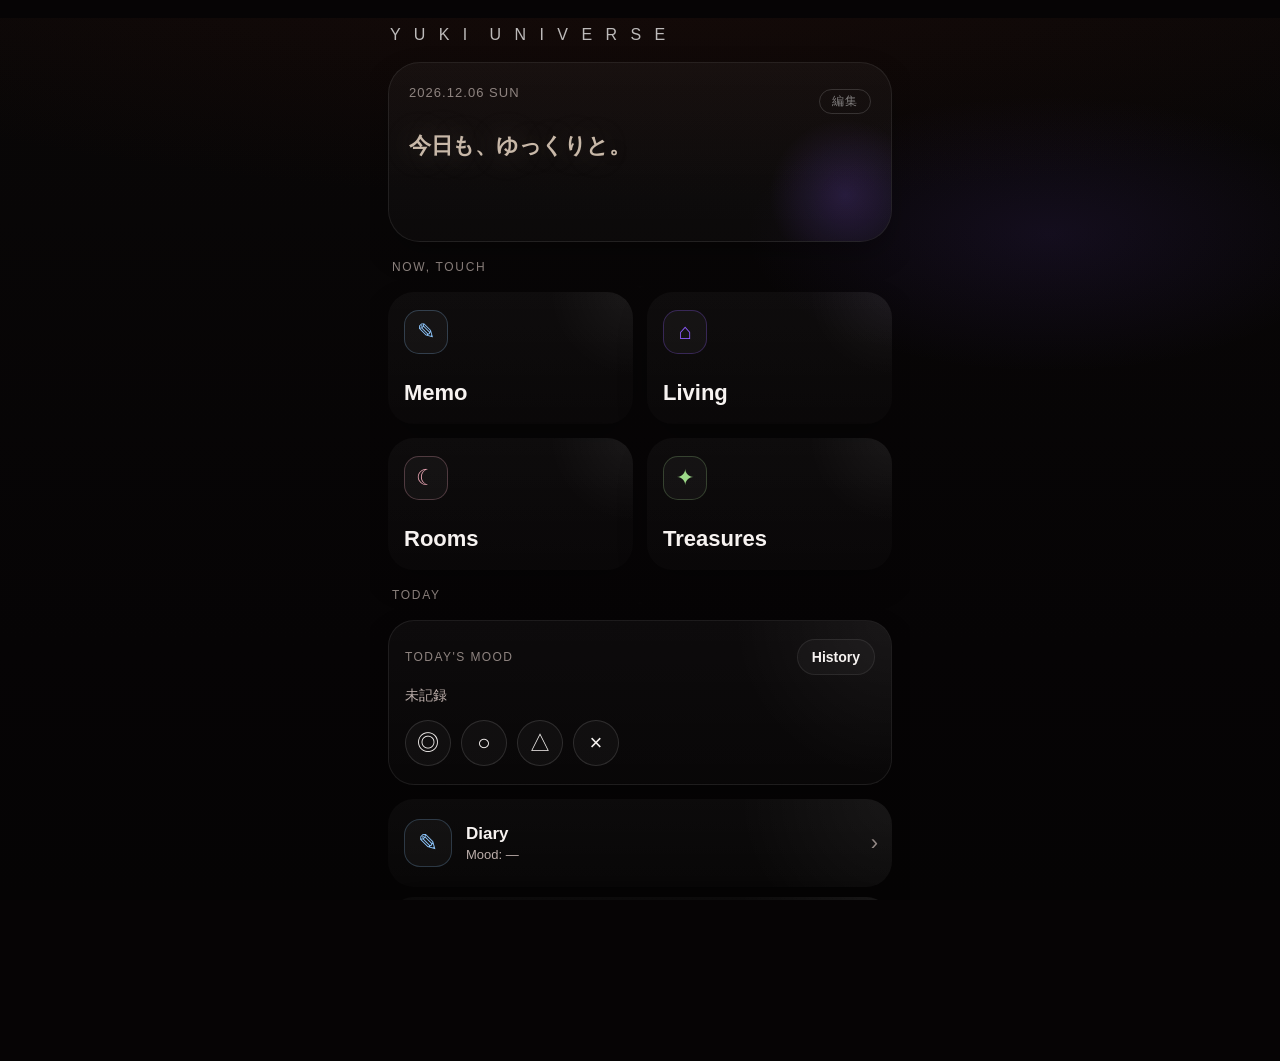
==== commit b0419d27: "Add files via upload" ====
--- a/index.html
+++ b/index.html
@@ -250,7 +250,7 @@
   /* ═══════════════════════════════════════
      SETTINGS & ACCESSORS
   ═══════════════════════════════════════ */
-  function getSettings(){ return loadJson(settingKey,{showName:false,fontSize:'md'}); }
+  function getSettings(){ return loadJson(settingKey,{showName:false,fontSize:'md',effect:'slideUp'}); }
   function saveSettings(s){ saveJson(settingKey,s); }
   function getCharColors(){ return loadJson(colorKey,{}); }
   function getCharColor(id){ const c=getCharColors(); const ch=CHARACTERS.find(x=>x.id===id); return c[id]||ch?.defaultColor||'#ffffff'; }
@@ -299,18 +299,44 @@
   /* ④ 文字サイズと改行：font-sizeだけ変えてあとはCSSの自然な折り返しに任せる */
   const FONT_SIZES={sm:'17px', md:'22px', lg:'28px'};
 
-  function applyMessage(data){
+  // エフェクト定義
+  const EFFECTS={
+    fade:      { out:{opacity:'0', transform:'none'},           in:{opacity:'1', transform:'none'} },
+    slideUp:   { out:{opacity:'0', transform:'translateY(6px)'},in:{opacity:'1', transform:'translateY(0)'} },
+    slideDown: { out:{opacity:'0', transform:'translateY(-8px)'},in:{opacity:'1', transform:'translateY(0)'} },
+    zoom:      { out:{opacity:'0', transform:'scale(0.92)'},    in:{opacity:'1', transform:'scale(1)'} },
+    blur:      { out:{opacity:'0', filter:'blur(6px)'},         in:{opacity:'1', filter:'blur(0px)'} },
+  };
+
+  function applyMessage(data, animate=false){
     const s=getSettings();
     const color=getCharColor(data.char.id);
     const sz=FONT_SIZES[s.fontSize||'md'];
-    if(welcomeText){
-      welcomeText.textContent=data.msg;   // innerHTMLではなくtextContentで改行は自動
-      welcomeText.style.color=color;
-      welcomeText.style.fontSize=sz;
-      welcomeText.style.textShadow=`0 0 32px ${color}50`;
+    const nl=document.getElementById('charNameLabel');
+
+    function setContent(){
+      if(welcomeText){
+        welcomeText.textContent=data.msg;
+        welcomeText.style.color=color;
+        welcomeText.style.fontSize=sz;
+        welcomeText.style.textShadow=`0 0 32px ${color}50`;
+      }
+      if(nl){ nl.textContent=data.char.name; nl.style.color=color; nl.style.display=s.showName?'block':'none'; }
     }
-    const nl=document.getElementById('charNameLabel');
-    if(nl){ nl.textContent=data.char.name; nl.style.color=color; nl.style.display=s.showName?'block':'none'; }
+
+    if(animate && welcomeText){
+      const eff=EFFECTS[s.effect||'slideUp']||EFFECTS.slideUp;
+      welcomeText.style.transition='opacity 0.22s ease, transform 0.22s ease, filter 0.22s ease';
+      Object.assign(welcomeText.style, eff.out);
+      if(nl){ nl.style.transition='opacity 0.22s ease'; nl.style.opacity='0'; }
+      setTimeout(()=>{
+        setContent();
+        Object.assign(welcomeText.style, eff.in);
+        if(nl) nl.style.opacity='1';
+      }, 240);
+    } else {
+      setContent();
+    }
   }
 
   /* ═══════════════════════════════════════
@@ -341,7 +367,7 @@
   if(welcomeText){
     welcomeText.addEventListener('click',()=>{
       const slot=getTimeSlot();
-      currentCharData=pickRandom(slot); currentAutoSlot=slot; applyMessage(currentCharData);
+      currentCharData=pickRandom(slot); currentAutoSlot=slot; applyMessage(currentCharData, true);
     });
   }
 
@@ -379,7 +405,7 @@
      EDIT PANEL
   ═══════════════════════════════════════ */
   function openEditPanel(){
-    const s=getSettings(); const fs=s.fontSize||'md';
+    const s=getSettings(); const fs=s.fontSize||'md'; const ef=s.effect||'slideUp';
     const fsBtns=['sm','md','lg'].map(v=>`
       <button type="button" onclick="setFontSize('${v}')" id="fs_${v}"
         style="flex:1;padding:8px 0;border:1px solid rgba(255,255,255,0.18);border-radius:8px;
@@ -387,6 +413,21 @@
                color:${fs===v?'#fff':'rgba(255,255,255,0.5)'};transition:all 0.2s;">
         ${{sm:'小',md:'中',lg:'大'}[v]}</button>`).join('');
 
+    const effectList=[
+      {v:'fade',     l:'フェード'},
+      {v:'slideUp',  l:'スライドアップ'},
+      {v:'slideDown',l:'スライドダウン'},
+      {v:'zoom',     l:'ズーム'},
+      {v:'blur',     l:'ブラー'},
+    ];
+    const efBtns=effectList.map(e=>`
+      <button type="button" onclick="setEffect('${e.v}')" id="ef_${e.v}"
+        style="flex:1 1 calc(50% - 4px);padding:8px 4px;border:1px solid rgba(255,255,255,0.18);
+               border-radius:8px;cursor:pointer;font-size:13px;white-space:nowrap;
+               background:${ef===e.v?'rgba(255,255,255,0.15)':'none'};
+               color:${ef===e.v?'#fff':'rgba(255,255,255,0.5)'};transition:all 0.2s;">
+        ${e.l}</button>`).join('');
+
     openHtmlSheet(`
       <div style="display:flex;align-items:center;justify-content:space-between;margin-bottom:20px;">
         <h3 style="margin:0;font-size:16px;font-weight:600;letter-spacing:0.05em;">ヒーロー編集</h3>
@@ -406,6 +447,11 @@
         <div style="display:flex;gap:8px;">${fsBtns}</div>
       </div>
 
+      <div style="padding:14px 0;border-bottom:1px solid rgba(255,255,255,0.07);">
+        <div style="font-size:14px;letter-spacing:0.04em;margin-bottom:10px;">切り替えエフェクト</div>
+        <div style="display:flex;flex-wrap:wrap;gap:8px;">${efBtns}</div>
+      </div>
+
       <button type="button" onclick="openColorList()" style="display:flex;align-items:center;justify-content:space-between;width:100%;padding:14px 0;background:none;border:none;border-bottom:1px solid rgba(255,255,255,0.07);cursor:pointer;color:inherit;font-size:14px;letter-spacing:0.04em;">
         <span>キャラクターカラー</span><span style="opacity:0.4;">›</span>
       </button>
@@ -430,6 +476,16 @@
     const s=getSettings(); s.fontSize=v; saveSettings(s);
     ['sm','md','lg'].forEach(sv=>{ const b=document.getElementById(`fs_${sv}`); if(b){ b.style.background=sv===v?'rgba(255,255,255,0.15)':'none'; b.style.color=sv===v?'#fff':'rgba(255,255,255,0.5)'; } });
     renderHome();
+  }
+
+  function setEffect(v){
+    const s=getSettings(); s.effect=v; saveSettings(s);
+    ['fade','slideUp','slideDown','zoom','blur'].forEach(ev=>{
+      const b=document.getElementById(`ef_${ev}`);
+      if(b){ b.style.background=ev===v?'rgba(255,255,255,0.15)':'none'; b.style.color=ev===v?'#fff':'rgba(255,255,255,0.5)'; }
+    });
+    // プレビュー
+    if(currentCharData) applyMessage(currentCharData, true);
   }
 
   /* ═══════════════════════════════════════
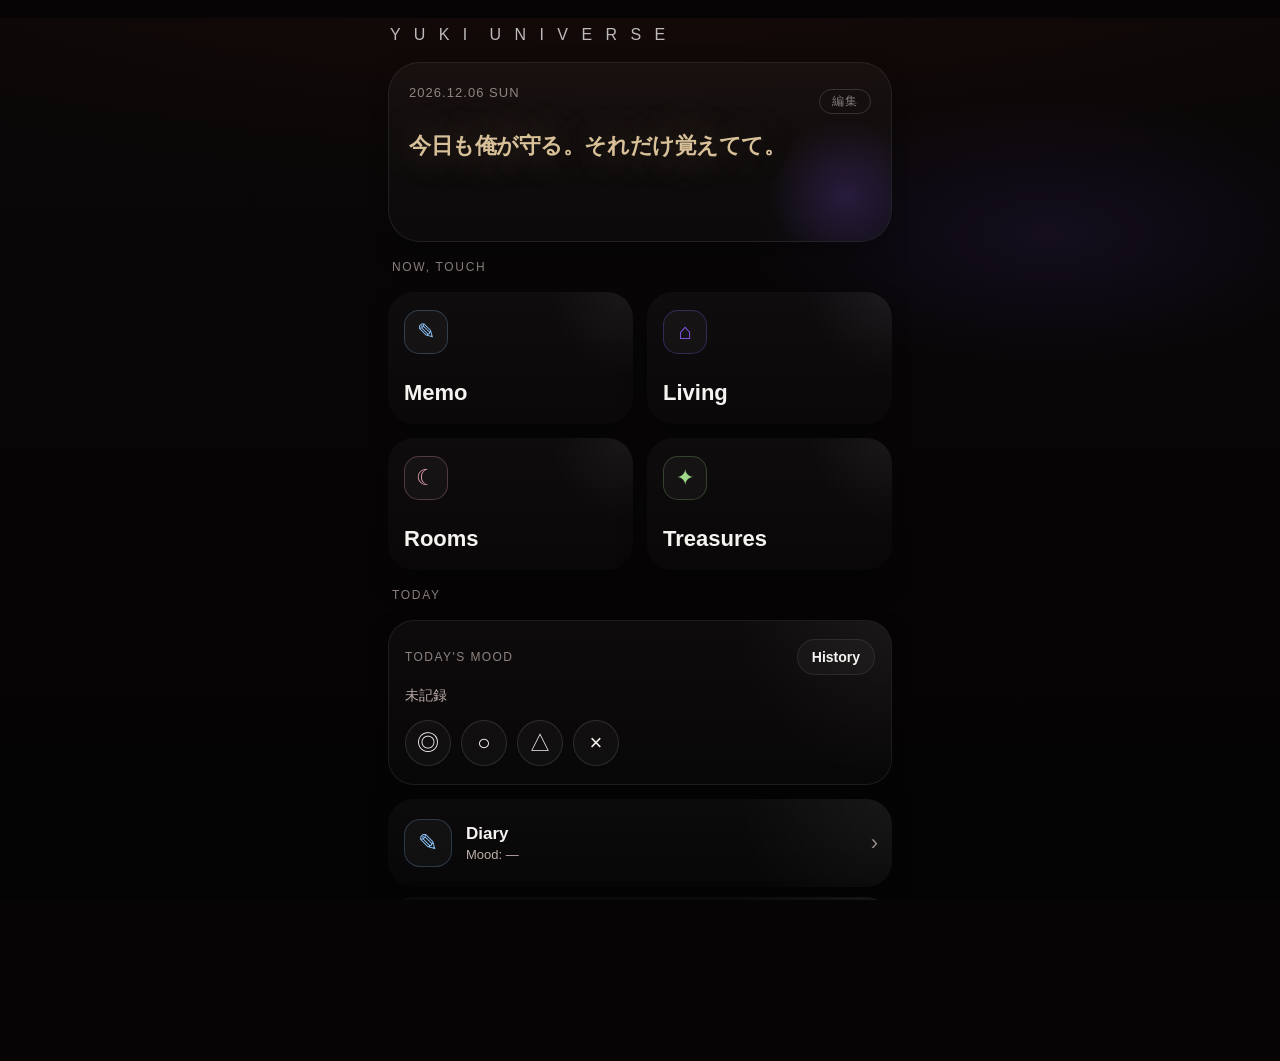
==== commit 92b9a4be: "Add files via upload" ====
--- a/index.html
+++ b/index.html
@@ -250,7 +250,7 @@
   /* ═══════════════════════════════════════
      SETTINGS & ACCESSORS
   ═══════════════════════════════════════ */
-  function getSettings(){ return loadJson(settingKey,{showName:false,fontSize:'md',effect:'slideUp'}); }
+  function getSettings(){ return loadJson(settingKey,{showName:false,fontSize:'md',effect:'glow',speed:'md'}); }
   function saveSettings(s){ saveJson(settingKey,s); }
   function getCharColors(){ return loadJson(colorKey,{}); }
   function getCharColor(id){ const c=getCharColors(); const ch=CHARACTERS.find(x=>x.id===id); return c[id]||ch?.defaultColor||'#ffffff'; }
@@ -298,14 +298,16 @@
 
   /* ④ 文字サイズと改行：font-sizeだけ変えてあとはCSSの自然な折り返しに任せる */
   const FONT_SIZES={sm:'17px', md:'22px', lg:'28px'};
+  const SPEED_MS={fast:160, md:340, slow:620};
 
   // エフェクト定義
   const EFFECTS={
-    fade:      { out:{opacity:'0', transform:'none'},           in:{opacity:'1', transform:'none'} },
-    slideUp:   { out:{opacity:'0', transform:'translateY(6px)'},in:{opacity:'1', transform:'translateY(0)'} },
-    slideDown: { out:{opacity:'0', transform:'translateY(-8px)'},in:{opacity:'1', transform:'translateY(0)'} },
-    zoom:      { out:{opacity:'0', transform:'scale(0.92)'},    in:{opacity:'1', transform:'scale(1)'} },
-    blur:      { out:{opacity:'0', filter:'blur(6px)'},         in:{opacity:'1', filter:'blur(0px)'} },
+    glow:      null, // 特殊処理
+    fade:      { out:{opacity:'0', transform:'none', filter:'none'},           in:{opacity:'1', transform:'none', filter:'none'} },
+    slideUp:   { out:{opacity:'0', transform:'translateY(10px)', filter:'none'}, in:{opacity:'1', transform:'translateY(0)', filter:'none'} },
+    slideDown: { out:{opacity:'0', transform:'translateY(-10px)', filter:'none'},in:{opacity:'1', transform:'translateY(0)', filter:'none'} },
+    zoom:      { out:{opacity:'0', transform:'scale(0.90)', filter:'none'},    in:{opacity:'1', transform:'scale(1)', filter:'none'} },
+    blur:      { out:{opacity:'0', transform:'none', filter:'blur(8px)'},      in:{opacity:'1', transform:'none', filter:'blur(0px)'} },
   };
 
   function applyMessage(data, animate=false){
@@ -313,29 +315,54 @@
     const color=getCharColor(data.char.id);
     const sz=FONT_SIZES[s.fontSize||'md'];
     const nl=document.getElementById('charNameLabel');
+    const dur=SPEED_MS[s.speed||'md'];
 
     function setContent(){
       if(welcomeText){
         welcomeText.textContent=data.msg;
+        welcomeText.style.fontSize=sz;
+      }
+      if(nl){ nl.textContent=data.char.name; nl.style.display=s.showName?'block':'none'; }
+    }
+
+    function setColor(){
+      if(welcomeText){
         welcomeText.style.color=color;
-        welcomeText.style.fontSize=sz;
-        welcomeText.style.textShadow=`0 0 32px ${color}50`;
+        welcomeText.style.textShadow=`0 0 40px ${color}60, 0 0 80px ${color}28`;
       }
-      if(nl){ nl.textContent=data.char.name; nl.style.color=color; nl.style.display=s.showName?'block':'none'; }
+      if(nl) nl.style.color=color;
     }
 
     if(animate && welcomeText){
-      const eff=EFFECTS[s.effect||'slideUp']||EFFECTS.slideUp;
-      welcomeText.style.transition='opacity 0.22s ease, transform 0.22s ease, filter 0.22s ease';
-      Object.assign(welcomeText.style, eff.out);
-      if(nl){ nl.style.transition='opacity 0.22s ease'; nl.style.opacity='0'; }
-      setTimeout(()=>{
-        setContent();
-        Object.assign(welcomeText.style, eff.in);
-        if(nl) nl.style.opacity='1';
-      }, 240);
+      const effKey=s.effect||'glow';
+
+      if(effKey==='glow'){
+        // グロウ：テキストはフェード、色はじんわり推移
+        welcomeText.style.transition=`opacity ${dur*0.7}ms ease`;
+        welcomeText.style.opacity='0';
+        if(nl){ nl.style.transition=`opacity ${dur*0.7}ms ease`; nl.style.opacity='0'; }
+        setTimeout(()=>{
+          setContent();
+          // 色とグロウは先に設定してゆっくりtransition
+          welcomeText.style.transition=`opacity ${dur*0.8}ms ease, color ${dur*1.4}ms ease, text-shadow ${dur*1.4}ms ease`;
+          setColor();
+          welcomeText.style.opacity='1';
+          if(nl){ nl.style.transition=`opacity ${dur*0.8}ms ease, color ${dur*1.4}ms ease`; nl.style.opacity='1'; }
+        }, dur*0.7);
+      } else {
+        const eff=EFFECTS[effKey]||EFFECTS.fade;
+        welcomeText.style.transition=`opacity ${dur*0.7}ms ease, transform ${dur*0.7}ms ease, filter ${dur*0.7}ms ease`;
+        Object.assign(welcomeText.style, eff.out);
+        if(nl){ nl.style.transition=`opacity ${dur*0.7}ms ease`; nl.style.opacity='0'; }
+        setTimeout(()=>{
+          setContent(); setColor();
+          welcomeText.style.transition=`opacity ${dur*0.8}ms ease, transform ${dur*0.8}ms ease, filter ${dur*0.8}ms ease`;
+          Object.assign(welcomeText.style, eff.in);
+          if(nl){ nl.style.transition=`opacity ${dur*0.8}ms ease`; nl.style.opacity='1'; }
+        }, dur*0.75);
+      }
     } else {
-      setContent();
+      setContent(); setColor();
     }
   }
 
@@ -405,34 +432,16 @@
      EDIT PANEL
   ═══════════════════════════════════════ */
   function openEditPanel(){
-    const s=getSettings(); const fs=s.fontSize||'md'; const ef=s.effect||'slideUp';
-    const fsBtns=['sm','md','lg'].map(v=>`
-      <button type="button" onclick="setFontSize('${v}')" id="fs_${v}"
-        style="flex:1;padding:8px 0;border:1px solid rgba(255,255,255,0.18);border-radius:8px;
-               cursor:pointer;font-size:14px;background:${fs===v?'rgba(255,255,255,0.15)':'none'};
-               color:${fs===v?'#fff':'rgba(255,255,255,0.5)'};transition:all 0.2s;">
-        ${{sm:'小',md:'中',lg:'大'}[v]}</button>`).join('');
-
-    const effectList=[
-      {v:'fade',     l:'フェード'},
-      {v:'slideUp',  l:'スライドアップ'},
-      {v:'slideDown',l:'スライドダウン'},
-      {v:'zoom',     l:'ズーム'},
-      {v:'blur',     l:'ブラー'},
-    ];
-    const efBtns=effectList.map(e=>`
-      <button type="button" onclick="setEffect('${e.v}')" id="ef_${e.v}"
-        style="flex:1 1 calc(50% - 4px);padding:8px 4px;border:1px solid rgba(255,255,255,0.18);
-               border-radius:8px;cursor:pointer;font-size:13px;white-space:nowrap;
-               background:${ef===e.v?'rgba(255,255,255,0.15)':'none'};
-               color:${ef===e.v?'#fff':'rgba(255,255,255,0.5)'};transition:all 0.2s;">
-        ${e.l}</button>`).join('');
-
+    const s=getSettings();
     openHtmlSheet(`
       <div style="display:flex;align-items:center;justify-content:space-between;margin-bottom:20px;">
-        <h3 style="margin:0;font-size:16px;font-weight:600;letter-spacing:0.05em;">ヒーロー編集</h3>
+        <h3 style="margin:0;font-size:16px;font-weight:600;letter-spacing:0.05em;">編集</h3>
         <button type="button" onclick="forceCloseSheet()" style="background:none;border:none;color:rgba(255,255,255,0.45);font-size:22px;cursor:pointer;line-height:1;padding:0;">×</button>
       </div>
+
+      <button type="button" onclick="openMsgEditCharList()" style="display:flex;align-items:center;justify-content:space-between;width:100%;padding:14px 0;background:none;border:none;border-bottom:1px solid rgba(255,255,255,0.07);cursor:pointer;color:inherit;font-size:14px;letter-spacing:0.04em;">
+        <span>コメントを編集</span><span style="opacity:0.4;">›</span>
+      </button>
 
       <div style="display:flex;align-items:center;justify-content:space-between;padding:14px 0;border-bottom:1px solid rgba(255,255,255,0.07);">
         <span style="font-size:14px;letter-spacing:0.04em;">名前を表示する</span>
@@ -442,21 +451,12 @@
         </button>
       </div>
 
-      <div style="padding:14px 0;border-bottom:1px solid rgba(255,255,255,0.07);">
-        <div style="font-size:14px;letter-spacing:0.04em;margin-bottom:10px;">文字の大きさ</div>
-        <div style="display:flex;gap:8px;">${fsBtns}</div>
-      </div>
-
-      <div style="padding:14px 0;border-bottom:1px solid rgba(255,255,255,0.07);">
-        <div style="font-size:14px;letter-spacing:0.04em;margin-bottom:10px;">切り替えエフェクト</div>
-        <div style="display:flex;flex-wrap:wrap;gap:8px;">${efBtns}</div>
-      </div>
-
       <button type="button" onclick="openColorList()" style="display:flex;align-items:center;justify-content:space-between;width:100%;padding:14px 0;background:none;border:none;border-bottom:1px solid rgba(255,255,255,0.07);cursor:pointer;color:inherit;font-size:14px;letter-spacing:0.04em;">
         <span>キャラクターカラー</span><span style="opacity:0.4;">›</span>
       </button>
-      <button type="button" onclick="openMsgEditCharList()" style="display:flex;align-items:center;justify-content:space-between;width:100%;padding:14px 0;background:none;border:none;border-bottom:1px solid rgba(255,255,255,0.07);cursor:pointer;color:inherit;font-size:14px;letter-spacing:0.04em;">
-        <span>コメントを編集</span><span style="opacity:0.4;">›</span>
+
+      <button type="button" onclick="openDisplaySettings()" style="display:flex;align-items:center;justify-content:space-between;width:100%;padding:14px 0;background:none;border:none;border-bottom:1px solid rgba(255,255,255,0.07);cursor:pointer;color:inherit;font-size:14px;letter-spacing:0.04em;">
+        <span>表示設定</span><span style="opacity:0.4;">›</span>
       </button>
 
       <div style="margin-top:18px;">
@@ -472,6 +472,53 @@
     renderHome();
   }
 
+  /* ── 表示設定 ── */
+  function openDisplaySettings(){
+    const s=getSettings(); const fs=s.fontSize||'md'; const ef=s.effect||'glow'; const sp=s.speed||'md';
+
+    function selBtn(val,cur){ return val===cur?'rgba(255,255,255,0.15)':'none'; }
+    function selCol(val,cur){ return val===cur?'#fff':'rgba(255,255,255,0.5)'; }
+    const btnStyle=(val,cur)=>`flex:1 1 calc(33% - 6px);padding:8px 4px;border:1px solid rgba(255,255,255,0.18);border-radius:8px;cursor:pointer;font-size:13px;background:${selBtn(val,cur)};color:${selCol(val,cur)};transition:all 0.2s;`;
+
+    const fsBtns=['sm','md','lg'].map(v=>`<button type="button" onclick="setFontSize('${v}')" id="fs_${v}" style="${btnStyle(v,fs)}">${{sm:'小',md:'中',lg:'大'}[v]}</button>`).join('');
+
+    const effectList=[
+      {v:'glow',l:'グロウ'},{v:'fade',l:'フェード'},
+      {v:'slideUp',l:'↑スライド'},{v:'slideDown',l:'↓スライド'},
+      {v:'zoom',l:'ズーム'},{v:'blur',l:'ブラー'},
+    ];
+    const efBtns=effectList.map(e=>`<button type="button" onclick="setEffect('${e.v}')" id="ef_${e.v}" style="${btnStyle(e.v,ef)}">${e.l}</button>`).join('');
+
+    const speedList=[{v:'fast',l:'はやい'},{v:'md',l:'ふつう'},{v:'slow',l:'ゆっくり'}];
+    const spBtns=speedList.map(e=>`<button type="button" onclick="setSpeed('${e.v}')" id="sp_${e.v}" style="${btnStyle(e.v,sp)}">${e.l}</button>`).join('');
+
+    openHtmlSheet(`
+      <div style="display:flex;align-items:center;gap:10px;margin-bottom:20px;">
+        <button type="button" onclick="openEditPanel()" style="background:none;border:none;color:rgba(255,255,255,0.55);cursor:pointer;font-size:20px;padding:0;">‹</button>
+        <h3 style="margin:0;font-size:16px;font-weight:600;">表示設定</h3>
+      </div>
+
+      <div style="padding:0 0 14px;border-bottom:1px solid rgba(255,255,255,0.07);margin-bottom:14px;">
+        <div style="font-size:12px;letter-spacing:0.1em;opacity:0.45;margin-bottom:10px;">文字の大きさ</div>
+        <div style="display:flex;gap:8px;">${fsBtns}</div>
+      </div>
+
+      <div style="padding:0 0 14px;border-bottom:1px solid rgba(255,255,255,0.07);margin-bottom:14px;">
+        <div style="font-size:12px;letter-spacing:0.1em;opacity:0.45;margin-bottom:10px;">切り替えエフェクト</div>
+        <div style="display:flex;flex-wrap:wrap;gap:8px;">${efBtns}</div>
+      </div>
+
+      <div style="padding:0 0 14px;margin-bottom:4px;">
+        <div style="font-size:12px;letter-spacing:0.1em;opacity:0.45;margin-bottom:10px;">切り替え時間</div>
+        <div style="display:flex;gap:8px;">${spBtns}</div>
+      </div>
+
+      <div style="margin-top:18px;">
+        <button class="sub-button" type="button" onclick="forceCloseSheet()">閉じる</button>
+      </div>
+    `);
+  }
+
   function setFontSize(v){
     const s=getSettings(); s.fontSize=v; saveSettings(s);
     ['sm','md','lg'].forEach(sv=>{ const b=document.getElementById(`fs_${sv}`); if(b){ b.style.background=sv===v?'rgba(255,255,255,0.15)':'none'; b.style.color=sv===v?'#fff':'rgba(255,255,255,0.5)'; } });
@@ -480,11 +527,19 @@
 
   function setEffect(v){
     const s=getSettings(); s.effect=v; saveSettings(s);
-    ['fade','slideUp','slideDown','zoom','blur'].forEach(ev=>{
+    ['glow','fade','slideUp','slideDown','zoom','blur'].forEach(ev=>{
       const b=document.getElementById(`ef_${ev}`);
       if(b){ b.style.background=ev===v?'rgba(255,255,255,0.15)':'none'; b.style.color=ev===v?'#fff':'rgba(255,255,255,0.5)'; }
     });
-    // プレビュー
+    if(currentCharData) applyMessage(currentCharData, true);
+  }
+
+  function setSpeed(v){
+    const s=getSettings(); s.speed=v; saveSettings(s);
+    ['fast','md','slow'].forEach(sv=>{
+      const b=document.getElementById(`sp_${sv}`);
+      if(b){ b.style.background=sv===v?'rgba(255,255,255,0.15)':'none'; b.style.color=sv===v?'#fff':'rgba(255,255,255,0.5)'; }
+    });
     if(currentCharData) applyMessage(currentCharData, true);
   }
 
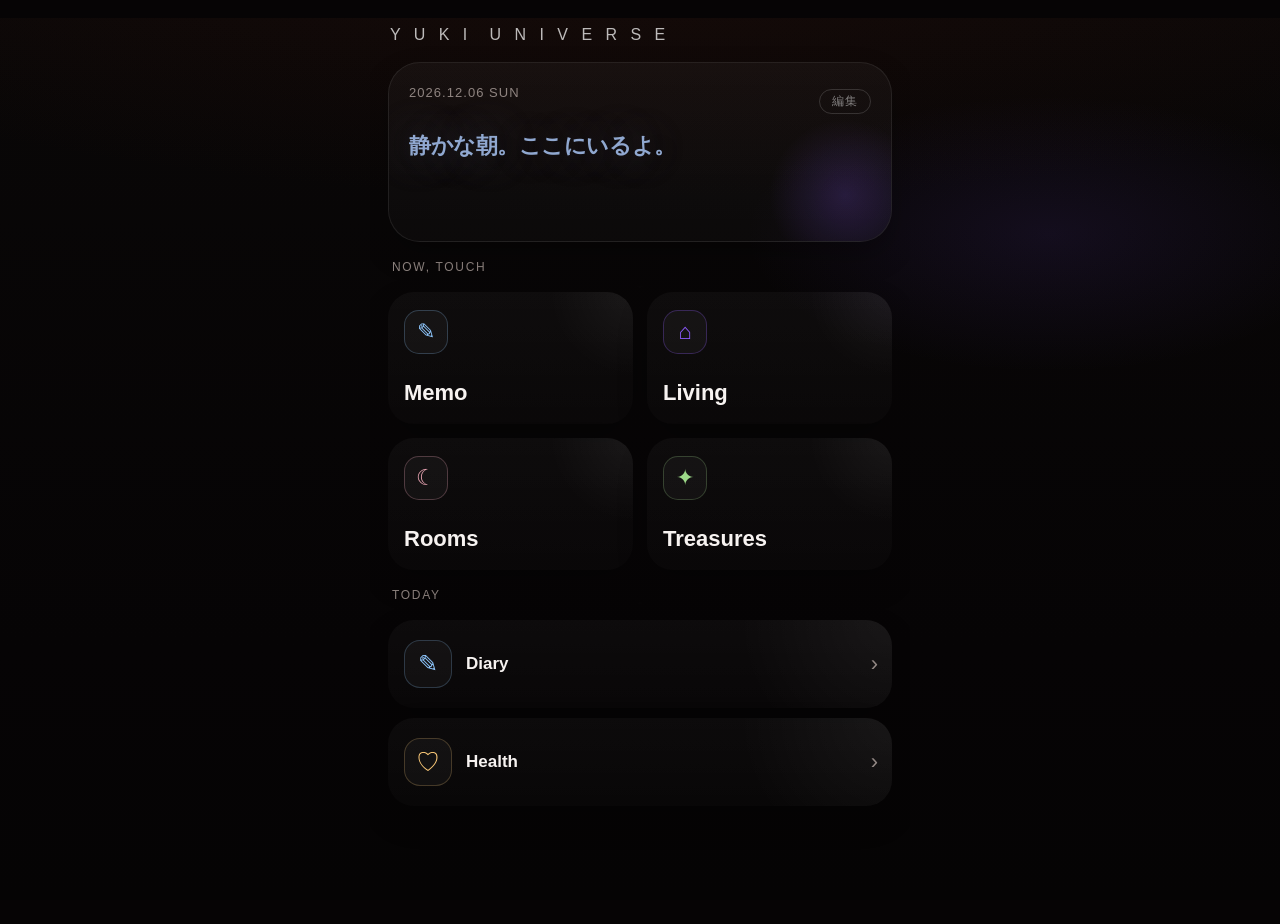
==== commit 9239a4a8: "Add files via upload" ====
--- a/index.html
+++ b/index.html
@@ -53,30 +53,11 @@
 
         <div class="home-title">Today</div>
         <section class="today-stack">
-          <article class="card mood-card">
-            <div style="display:flex;align-items:center;justify-content:space-between;">
-              <p class="small-title">TODAY'S MOOD</p>
-              <button class="history-button" type="button" onclick="openMoodHistory()"
-                style="height:36px;font-size:14px;padding:0 14px;min-width:auto;">History</button>
-            </div>
-            <div class="compact-status" id="moodStatusText">未記録</div>
-            <div class="mood-line">
-              <div class="mood-symbols">
-                <button class="pill" type="button" data-mood="◎" onclick="selectMood('◎')">◎</button>
-                <button class="pill" type="button" data-mood="○" onclick="selectMood('○')">○</button>
-                <button class="pill" type="button" data-mood="△" onclick="selectMood('△')">△</button>
-                <button class="pill" type="button" data-mood="×" onclick="selectMood('×')">×</button>
-              </div>
-              <button class="history-button" type="button" id="moodSaveBtn"
-                onclick="confirmMood()" style="display:none;">Save</button>
-            </div>
-          </article>
           <div class="duo-grid">
             <button class="card duo-card" type="button" id="openDiaryFromHome">
               <div class="duo-badge diary-badge">✎</div>
               <div class="duo-info">
                 <div class="duo-label">Diary</div>
-                <div class="duo-sub" id="diaryBadge">Mood: —</div>
               </div>
               <span class="duo-arrow">›</span>
             </button>
@@ -373,9 +354,6 @@
   const welcomeText         = document.getElementById('welcomeText');
   const simpleSheetBackdrop = document.getElementById('simpleSheetBackdrop');
   const simpleSheetContent  = document.getElementById('simpleSheetContent');
-  const diaryBadge          = document.getElementById('diaryBadge');
-  const moodStatusText      = document.getElementById('moodStatusText');
-  let pendingMood=null;
 
   /* ═══════════════════════════════════════
      RENDER
@@ -384,11 +362,6 @@
     if(dateText) dateText.textContent=formatHomeDate();
     refreshCharMessage();
     if(currentCharData) applyMessage(currentCharData);
-    const mood=currentMood(); const display=pendingMood||mood;
-    if(moodStatusText) moodStatusText.textContent=display?`今日の気分: ${display}`:'未記録';
-    document.querySelectorAll('.pill[data-mood]').forEach(b=>b.classList.toggle('active',b.dataset.mood===display));
-    if(diaryBadge) diaryBadge.textContent=`Mood: ${mood||'—'}`;
-    const sb=document.getElementById('moodSaveBtn'); if(sb) sb.style.display=pendingMood?'':'none';
   }
 
   if(welcomeText){
@@ -396,25 +369,6 @@
       const slot=getTimeSlot();
       currentCharData=pickRandom(slot); currentAutoSlot=slot; applyMessage(currentCharData, true);
     });
-  }
-
-  /* ═══════════════════════════════════════
-     MOOD
-  ═══════════════════════════════════════ */
-  function selectMood(sym){ pendingMood=sym; renderHome(); }
-  function confirmMood(){
-    if(!pendingMood) return;
-    const today=getTodayKey(); const data=getMoodMap(); data[today]=pendingMood; saveJson(moodKey,data);
-    const diaries=loadJson(diaryKey,[]); const ex=diaries.find(e=>e.day===today);
-    if(ex){ex.mood=pendingMood;ex.ts=Date.now();}
-    else diaries.unshift({id:uid(),day:today,mood:pendingMood,text:'',image:'',imageName:'',ts:Date.now()});
-    diaries.sort((a,b)=>(b.ts||0)-(a.ts||0)); saveJson(diaryKey,diaries.slice(0,180));
-    pendingMood=null; renderHome();
-  }
-  function openMoodHistory(){
-    const data=getMoodMap();
-    const rows=Object.entries(data).sort((a,b)=>a[0]<b[0]?1:-1).slice(0,30).map(([d,v])=>`${d}  ${v}`).join('\n')||'まだ記録がないよ。';
-    openSimpleSheet('Mood History',rows.replaceAll('-','.'));
   }
 
   /* ═══════════════════════════════════════
@@ -775,7 +729,7 @@
      NAVIGATION
   ═══════════════════════════════════════ */
   document.getElementById('openMemoFromHome').addEventListener('click',()=>{ window.location.href='memo.html'; });
-  document.getElementById('openDiaryFromHome').addEventListener('click',()=>{ window.location.href='diary.html'; });
+  document.getElementById('openDiaryFromHome').addEventListener('click',()=>{ window.location.href='diary.html?view=list'; });
   document.getElementById('openHealthFromHome').addEventListener('click',()=>{ window.location.href='health.html'; });
   document.getElementById('openLivingFromHome').addEventListener('click',()=>openSimpleSheet('Living','みんながいる共有のリビング。\nここは次の制作でつないでいく場所。'));
   document.getElementById('openRoomsFromHome').addEventListener('click',()=>openSimpleSheet('Rooms','それぞれの部屋へ入る入口。\nRoomsはあとで本設計する予定。'));
--- a/style.css
+++ b/style.css
@@ -299,6 +299,8 @@
 .diary-textarea{min-height:240px;resize:vertical;}
 .diary-mood-picker{display:flex;align-items:center;gap:10px;flex-wrap:wrap;margin-top:14px;}
 .diary-mood-picker .pill{width:42px;height:42px;font-size:20px;}
+.diary-date-tap{border-bottom:1.5px dashed rgba(255,255,255,0.2);display:inline-block;padding-bottom:2px;transition:border-color 0.2s;}
+.diary-date-tap:active{border-color:rgba(255,255,255,0.5);}
 .diary-photo-strip{margin-top:14px;display:flex;align-items:stretch;gap:10px;}
 .diary-photo-thumb{width:92px;height:92px;border:none;border-radius:18px;overflow:hidden;flex:0 0 auto;border:1px solid var(--line);background:rgba(255,255,255,.03);padding:0;cursor:pointer;box-shadow:var(--shadow);}
 .diary-photo-thumb img{display:block;width:100%;height:100%;object-fit:cover;background:#0d0a0b;}
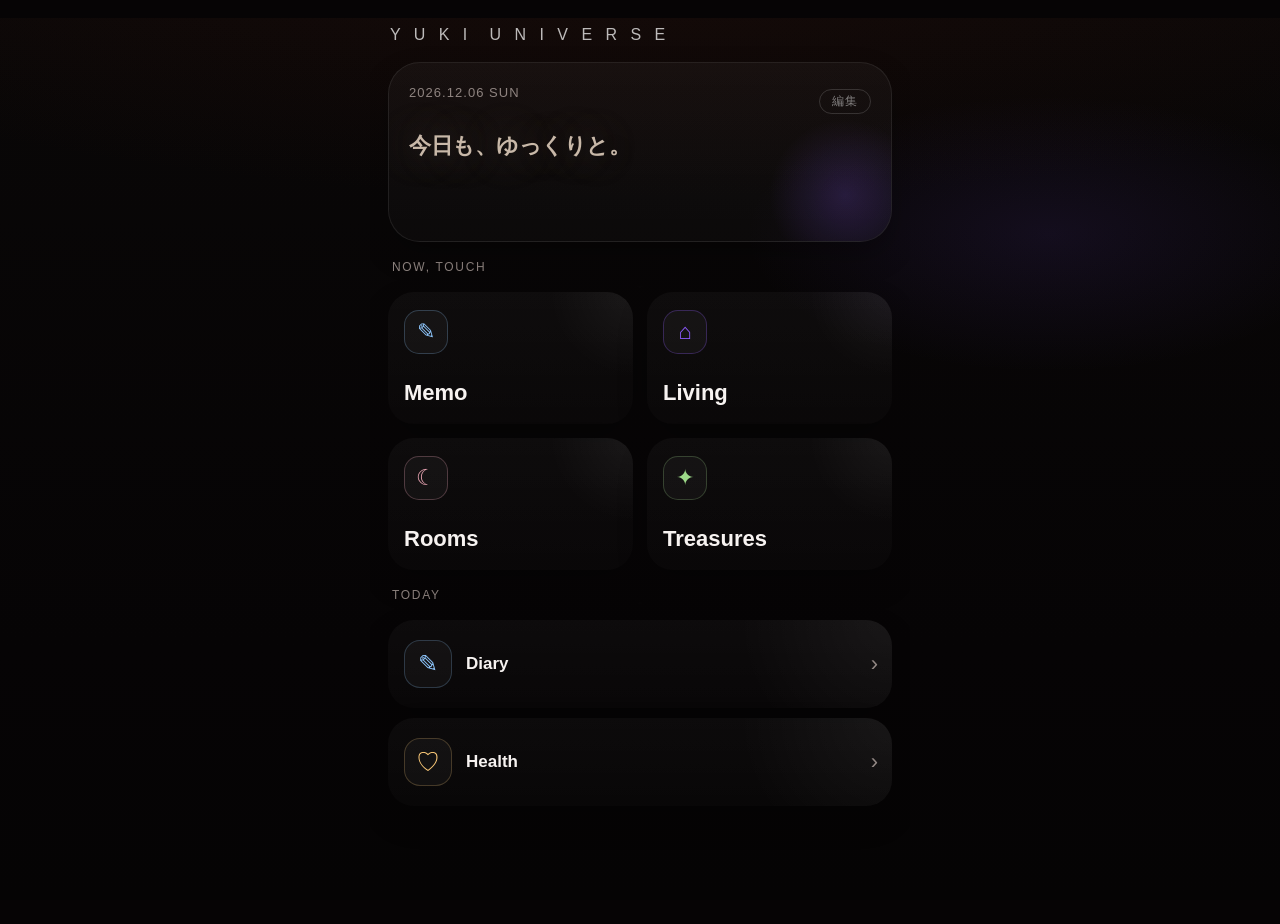
==== commit 393d7c32: "Add files via upload" ====
--- a/index.html
+++ b/index.html
@@ -732,7 +732,7 @@
   document.getElementById('openDiaryFromHome').addEventListener('click',()=>{ window.location.href='diary.html?view=list'; });
   document.getElementById('openHealthFromHome').addEventListener('click',()=>{ window.location.href='health.html'; });
   document.getElementById('openLivingFromHome').addEventListener('click',()=>openSimpleSheet('Living','みんながいる共有のリビング。\nここは次の制作でつないでいく場所。'));
-  document.getElementById('openRoomsFromHome').addEventListener('click',()=>openSimpleSheet('Rooms','それぞれの部屋へ入る入口。\nRoomsはあとで本設計する予定。'));
+  document.getElementById('openRoomsFromHome').addEventListener('click',()=>{ window.open('https://yukiuniverse88.github.io/-NEW-OpenAI-API/','_blank'); });
   document.getElementById('openTreasuresFromHome').addEventListener('click',()=>openSimpleSheet('Treasures','宝物や思い出の保管場所。\nここも次の制作で育てていく。'));
 
   renderHome();
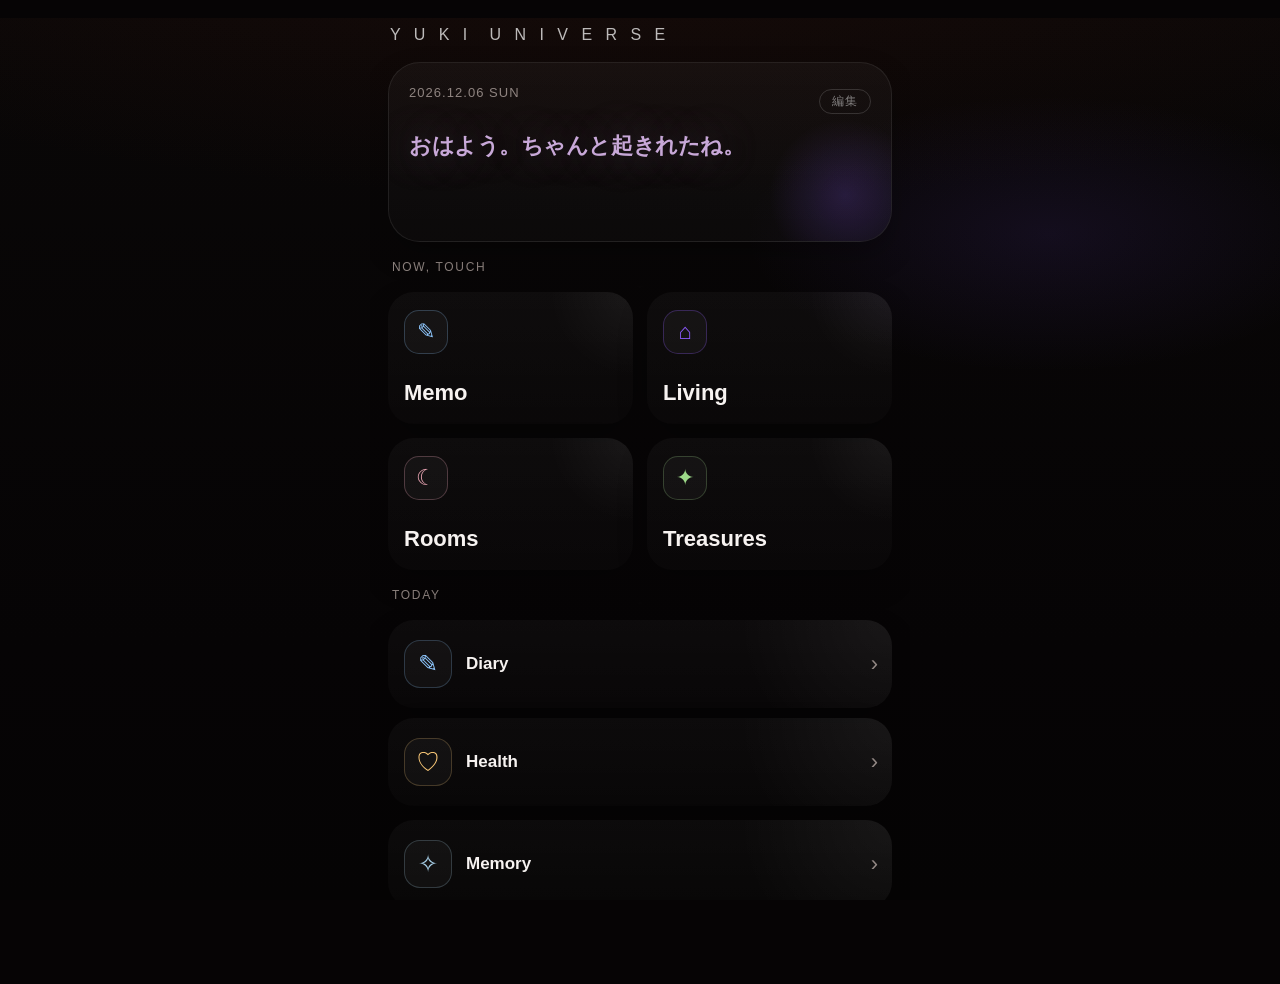
==== commit e7e7b304: "Add files via upload" ====
--- a/index.html
+++ b/index.html
@@ -64,6 +64,13 @@
             <button class="card duo-card" type="button" id="openHealthFromHome">
               <div class="duo-badge health-badge">♡</div>
               <div class="duo-info"><div class="duo-label">Health</div></div>
+              <span class="duo-arrow">›</span>
+            </button>
+          </div>
+          <div class="duo-grid">
+            <button class="card duo-card" type="button" id="openMemoryFromHome">
+              <div class="duo-badge memory-badge">✧</div>
+              <div class="duo-info"><div class="duo-label">Memory</div></div>
               <span class="duo-arrow">›</span>
             </button>
           </div>
@@ -731,6 +738,7 @@
   document.getElementById('openMemoFromHome').addEventListener('click',()=>{ window.location.href='memo.html'; });
   document.getElementById('openDiaryFromHome').addEventListener('click',()=>{ window.location.href='diary.html?view=list'; });
   document.getElementById('openHealthFromHome').addEventListener('click',()=>{ window.location.href='health.html'; });
+  document.getElementById('openMemoryFromHome').addEventListener('click',()=>{ window.open('https://github.com/yukiuniverse88/lpcalnote/settings/pages','_blank'); });
   document.getElementById('openLivingFromHome').addEventListener('click',()=>openSimpleSheet('Living','みんながいる共有のリビング。\nここは次の制作でつないでいく場所。'));
   document.getElementById('openRoomsFromHome').addEventListener('click',()=>{ window.open('https://yukiuniverse88.github.io/-NEW-OpenAI-API/','_blank'); });
   document.getElementById('openTreasuresFromHome').addEventListener('click',()=>openSimpleSheet('Treasures','宝物や思い出の保管場所。\nここも次の制作で育てていく。'));
--- a/style.css
+++ b/style.css
@@ -270,6 +270,7 @@
 .duo-badge{width:48px;height:48px;border-radius:16px;display:grid;place-items:center;font-size:24px;flex:0 0 auto;border:1px solid rgba(255,255,255,.10);background:rgba(255,255,255,.035);}
 .diary-badge{color:#8fc8ff;border-color:rgba(143,200,255,.22);}
 .health-badge{color:#ffcc7a;border-color:rgba(255,204,122,.22);}
+.memory-badge{color:#a8d0e8;border-color:rgba(168,208,232,.22);}
 .duo-info{flex:1;min-width:0;}
 .duo-label{font-size:17px;font-weight:700;line-height:1.2;}
 .duo-sub{font-size:13px;color:var(--sub);margin-top:3px;white-space:nowrap;overflow:hidden;text-overflow:ellipsis;}
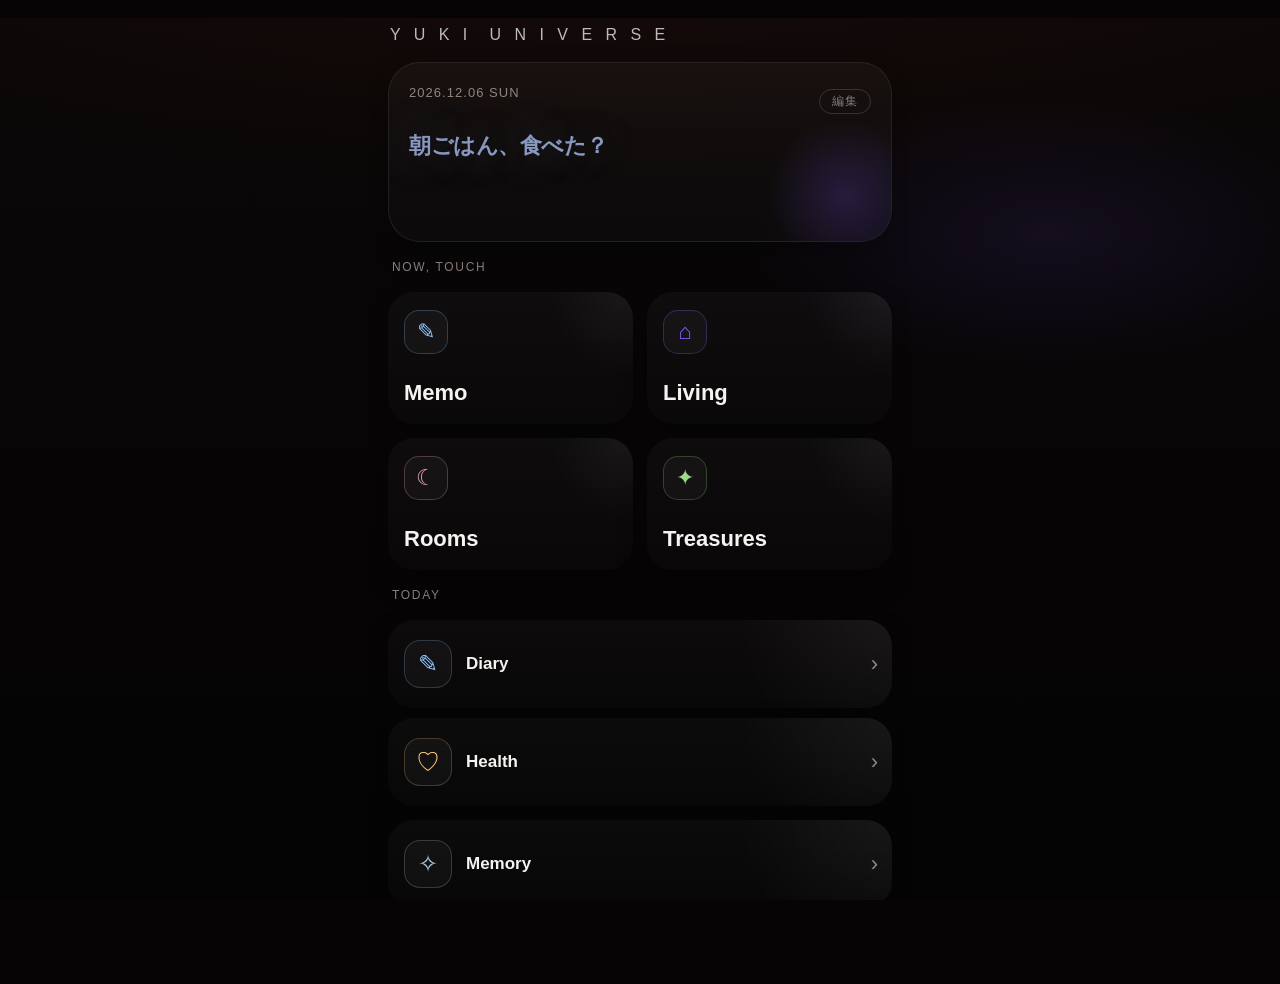
==== commit 02741035: "Add files via upload" ====
--- a/index.html
+++ b/index.html
@@ -738,7 +738,7 @@
   document.getElementById('openMemoFromHome').addEventListener('click',()=>{ window.location.href='memo.html'; });
   document.getElementById('openDiaryFromHome').addEventListener('click',()=>{ window.location.href='diary.html?view=list'; });
   document.getElementById('openHealthFromHome').addEventListener('click',()=>{ window.location.href='health.html'; });
-  document.getElementById('openMemoryFromHome').addEventListener('click',()=>{ window.open('https://github.com/yukiuniverse88/lpcalnote/settings/pages','_blank'); });
+  document.getElementById('openMemoryFromHome').addEventListener('click',()=>{ window.open('https://yukiuniverse88.github.io/lpcalnote/','_blank'); });
   document.getElementById('openLivingFromHome').addEventListener('click',()=>openSimpleSheet('Living','みんながいる共有のリビング。\nここは次の制作でつないでいく場所。'));
   document.getElementById('openRoomsFromHome').addEventListener('click',()=>{ window.open('https://yukiuniverse88.github.io/-NEW-OpenAI-API/','_blank'); });
   document.getElementById('openTreasuresFromHome').addEventListener('click',()=>openSimpleSheet('Treasures','宝物や思い出の保管場所。\nここも次の制作で育てていく。'));
